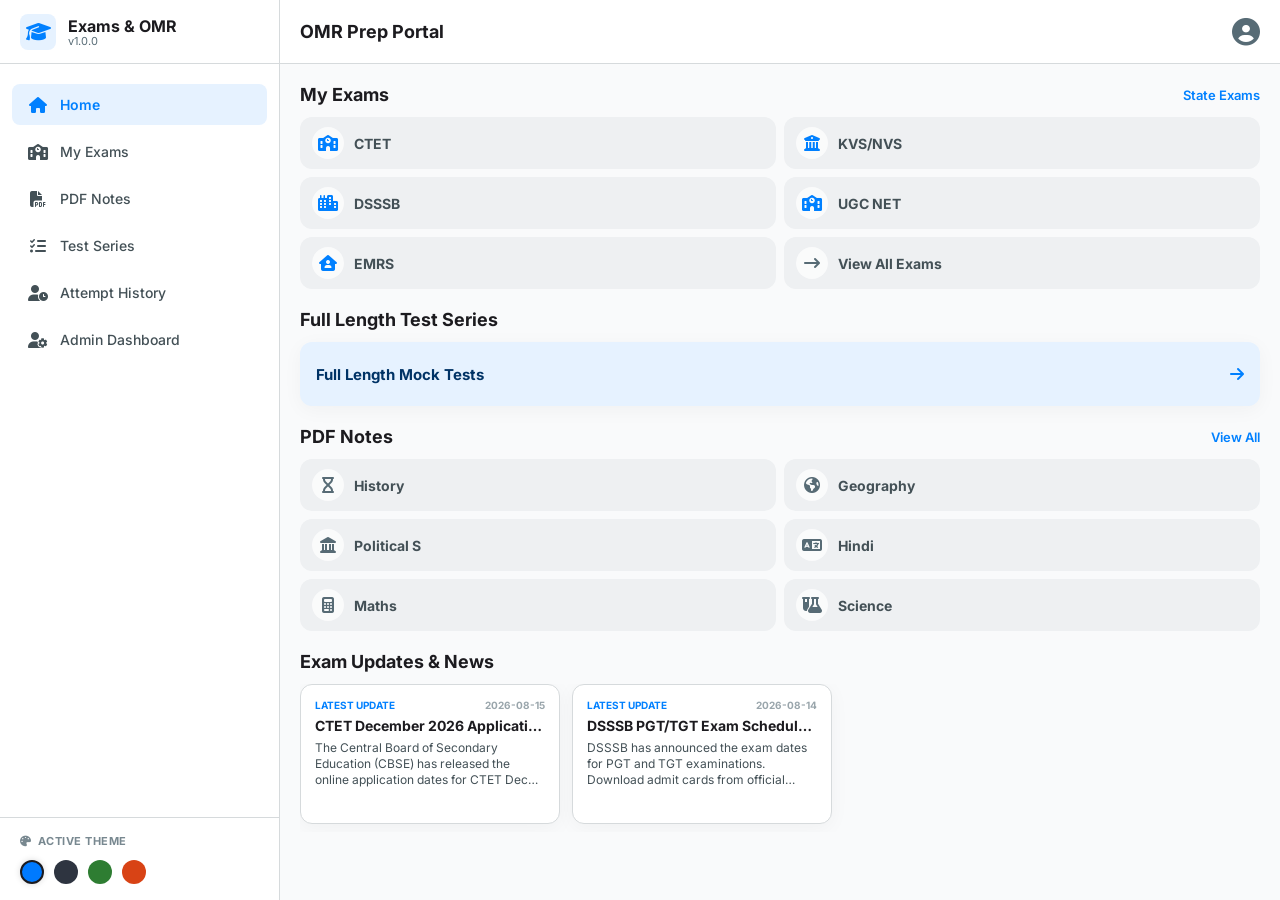
==== web/index.html @ e9ad35db "OMR Download and NEET Demo mock test: Add 180 questions NEET test series inside shared Kotlin databa" ====
<!DOCTYPE html>
<html lang="en">
<head>
    <meta charset="UTF-8">
    <meta name="viewport" content="width=device-width, initial-scale=1.0">
    <title>OMR Prep Portal - Online Tests & OMR Scanner</title>
    <!-- Google Fonts: Inter for clean typography -->
    <link rel="preconnect" href="https://fonts.googleapis.com">
    <link rel="preconnect" href="https://fonts.gstatic.com" crossorigin>
    <link href="https://fonts.googleapis.com/css2?family=Inter:wght@300;400;500;600;700;800&display=swap" rel="stylesheet">
    <link rel="stylesheet" href="style.css">
    <!-- FontAwesome for icons -->
    <link rel="stylesheet" href="https://cdnjs.cloudflare.com/ajax/libs/font-awesome/6.4.0/css/all.min.css">
</head>
<body>
    <div id="app">
        <!-- Sidebar Navigation Drawer -->
        <aside id="sidebar" class="sidebar">
            <div class="sidebar-header">
                <div class="logo-box">
                    <i class="fa-solid fa-graduation-cap"></i>
                </div>
                <div>
                    <h3>Exams & OMR</h3>
                    <span>v1.0.0</span>
                </div>
                <button id="close-sidebar-btn" class="close-btn"><i class="fa-solid fa-xmark"></i></button>
            </div>
            <nav class="sidebar-nav">
                <a href="#" class="nav-item active" data-screen="home"><i class="fa-solid fa-house"></i> Home</a>
                <a href="#" class="nav-item" data-screen="exams"><i class="fa-solid fa-school"></i> My Exams</a>
                <a href="#" class="nav-item" data-screen="notes"><i class="fa-solid fa-file-pdf"></i> PDF Notes</a>
                <a href="#" class="nav-item" data-screen="test-series-catalog"><i class="fa-solid fa-list-check"></i> Test Series</a>

                <a href="#" class="nav-item" data-screen="profile"><i class="fa-solid fa-user-clock"></i> Attempt History</a>
                <a href="#" class="nav-item" data-screen="admin-gate"><i class="fa-solid fa-user-gear"></i> Admin Dashboard</a>
            </nav>
            <div class="sidebar-theme-selector">
                <span class="theme-selector-label"><i class="fa-solid fa-palette"></i> Active Theme</span>
                <div class="theme-buttons-row">
                    <button class="theme-btn ocean active" data-theme="ocean" title="Ocean Blue"></button>
                    <button class="theme-btn charcoal" data-theme="charcoal" title="Dark Mode"></button>
                    <button class="theme-btn emerald" data-theme="emerald" title="Forest Emerald"></button>
                    <button class="theme-btn sunset" data-theme="sunset" title="Sunset Copper"></button>
                </div>
            </div>
        </aside>

        <!-- Main Content Area -->
        <div class="main-wrapper">
            <!-- App Header -->
            <header class="app-header">
                <button id="hamburger-btn" class="header-icon-btn"><i class="fa-solid fa-bars"></i></button>
                <h1 id="header-title">OMR Prep Portal</h1>
                <button id="header-profile-btn" class="header-profile-btn"><i class="fa-solid fa-circle-user"></i></button>
            </header>

            <!-- Screens Containers -->
            <main class="content-container">
                <!-- 1. Home Screen -->
                <section id="screen-home" class="app-screen active">
                    <!-- My Exams Section -->
                    <div class="screen-section">
                        <div class="section-header">
                            <h3>My Exams</h3>
                            <button class="view-all-btn" data-target="exams">State Exams</button>
                        </div>
                        <div class="grid-two-columns" id="home-exams-list">
                            <!-- Injected dynamically -->
                        </div>
                    </div>

                    <!-- Full Length Test Series -->
                    <div class="screen-section">
                        <h3>Full Length Test Series</h3>
                        <div class="simple-promo-card" id="test-series-promo">
                            <span>Full Length Mock Tests</span>
                            <i class="fa-solid fa-arrow-right"></i>
                        </div>
                    </div>

                    <!-- PDF Notes Section -->
                    <div class="screen-section">
                        <div class="section-header">
                            <h3>PDF Notes</h3>
                            <button class="view-all-btn" data-target="notes">View All</button>
                        </div>
                        <div class="grid-two-columns" id="home-subjects-list">
                            <!-- Injected dynamically -->
                        </div>
                    </div>

                    <!-- Exam Updates News Section -->
                    <div class="screen-section">
                        <h3>Exam Updates & News</h3>
                        <div class="updates-carousel horizontal-scroll" id="home-updates-list">
                            <!-- Injected dynamically -->
                        </div>
                    </div>
                </section>

                <!-- 2. Exams List Screen -->
                <section id="screen-exams" class="app-screen">
                    <div class="screen-header">
                        <h2>State Exams</h2>
                    </div>
                    <div class="search-bar-wrapper">
                        <i class="fa-solid fa-magnifying-glass"></i>
                        <input type="text" id="exam-search-input" placeholder="Search exams (e.g. CTET, KVS)">
                    </div>
                    <div class="grid-two-columns" id="exams-grid-container">
                        <!-- Injected dynamically -->
                    </div>
                </section>

                <!-- 3. PDF Notes Screen -->
                <section id="screen-notes" class="app-screen">
                    <div class="screen-header">
                        <h2>PDF Notes Library</h2>
                    </div>
                    <div class="filter-chips-row horizontal-scroll" id="notes-filter-container">
                        <!-- Injected dynamically -->
                    </div>
                    <div class="notes-list-container" id="notes-list-container">
                        <!-- Injected dynamically -->
                    </div>
                </section>

                <!-- Exam Details Screen with tabs: Mock Tests, Notes, PYQs -->
                <section id="screen-exam-details" class="app-screen">
                    <div class="screen-header">
                        <button class="icon-back-btn" id="exam-details-back-btn"><i class="fa-solid fa-arrow-left"></i></button>
                        <h2 id="exam-details-title">Exam Details</h2>
                    </div>
                    
                    <!-- Tab options bar -->
                    <div class="exam-sub-tabs" style="display: flex; background-color: var(--surface-variant); border-radius: 8px; padding: 4px; border: 1px solid var(--outline);">
                        <button class="exam-sub-tab active" data-tab="mocks" style="flex: 1; padding: 10px; border: none; background-color: var(--surface); color: var(--primary); font-weight: 700; border-radius: 6px; cursor: pointer; font-size: 13px; transition: all 0.2s;">Mock Tests</button>
                        <button class="exam-sub-tab" data-tab="notes" style="flex: 1; padding: 10px; border: none; background: none; font-weight: 700; border-radius: 6px; cursor: pointer; color: var(--on-surface-variant); font-size: 13px; transition: all 0.2s;">Notes</button>
                        <button class="exam-sub-tab" data-tab="pyqs" style="flex: 1; padding: 10px; border: none; background: none; font-weight: 700; border-radius: 6px; cursor: pointer; color: var(--on-surface-variant); font-size: 13px; transition: all 0.2s;">PYQs</button>
                    </div>

                    <!-- Mock Tests List Section -->
                    <div id="exam-tab-mocks" class="exam-tab-content">
                        <div class="tests-list" id="exam-details-mocks-list" style="display: flex; flex-direction: column; gap: 12px; margin-top: 10px;">
                            <!-- Injected dynamically -->
                        </div>
                    </div>

                    <!-- Notes List Section -->
                    <div id="exam-tab-notes" class="exam-tab-content" style="display: none;">
                        <div class="notes-list" id="exam-details-notes-list" style="display: flex; flex-direction: column; gap: 12px; margin-top: 10px;">
                            <!-- Injected dynamically -->
                        </div>
                    </div>

                    <!-- PYQs List Section -->
                    <div id="exam-tab-pyqs" class="exam-tab-content" style="display: none;">
                        <div class="tests-list" id="exam-details-pyqs-list" style="display: flex; flex-direction: column; gap: 12px; margin-top: 10px;">
                            <!-- Injected dynamically -->
                        </div>
                    </div>
                </section>

                <!-- 4. Test Series Catalog Screen -->
                <section id="screen-test-series-catalog" class="app-screen">
                    <div class="screen-header">
                        <h2>Test Series Catalog</h2>
                    </div>
                    <div class="test-series-list" id="test-series-list-container">
                        <!-- Injected dynamically -->
                    </div>
                </section>

                <!-- 5. Test Series Details Screen -->
                <section id="screen-test-series-details" class="app-screen">
                    <div class="back-navigation">
                        <button class="back-btn" data-target="test-series-catalog"><i class="fa-solid fa-arrow-left"></i> Back</button>
                    </div>
                    <h2 id="details-series-title">Series Details</h2>
                    <p id="details-series-desc" class="series-description">Description of this test series.</p>
                    <div class="tests-list" id="details-tests-list">
                        <!-- Injected dynamically -->
                    </div>
                </section>

                <!-- 6. Online Test Player Screen -->
                <section id="screen-online-test-player" class="app-screen no-padding">
                    <!-- Setup Instructions Panel (Shown before starting test) -->
                    <div id="player-setup-panel" style="position: absolute; top: 0; left: 0; right: 0; bottom: 0; background-color: var(--background); z-index: 100; overflow-y: auto; padding: 20px; display: flex; flex-direction: column; gap: 16px;">
                        <div class="back-navigation" style="margin-bottom: 0;">
                            <button class="back-btn" id="player-setup-back-btn" style="background: none; border: none; font-size: 14px; font-weight: 700; color: var(--primary); cursor: pointer;"><i class="fa-solid fa-arrow-left"></i> Back</button>
                        </div>
                        <div class="instructions-card" style="margin-top: 10px; background-color: var(--surface); padding: 16px; border-radius: var(--border-radius-md); border: 1px solid var(--outline);">
                            <h3 id="setup-exam-title" style="margin: 0;">Exam Guidelines</h3>
                            <p style="font-size: 12px; color: var(--on-surface-variant); opacity: 0.8; margin: 4px 0 0 0;">Please read all rules carefully before proceeding.</p>
                            <ul class="steps-list" style="margin: 12px 0 0 0; padding-left: 0; list-style: none; display: flex; flex-direction: column; gap: 10px; font-size: 12.5px;">
                                <li style="display: flex; gap: 8px; align-items: flex-start;"><span class="step-num" style="display: flex; align-items: center; justify-content: center; width: 18px; height: 18px; background-color: var(--primary-container); color: var(--primary); border-radius: 50%; font-size: 10px; font-weight: 700; flex-shrink: 0; margin-top: 2px;">1</span> <span>This test contains multiple-choice questions.</span></li>
                                <li style="display: flex; gap: 8px; align-items: flex-start;"><span class="step-num" style="display: flex; align-items: center; justify-content: center; width: 18px; height: 18px; background-color: var(--primary-container); color: var(--primary); border-radius: 50%; font-size: 10px; font-weight: 700; flex-shrink: 0; margin-top: 2px;">2</span> <span id="setup-duration-rule">Total duration is 30 minutes. The countdown cannot be paused.</span></li>
                                <li style="display: flex; gap: 8px; align-items: flex-start;"><span class="step-num" style="display: flex; align-items: center; justify-content: center; width: 18px; height: 18px; background-color: var(--primary-container); color: var(--primary); border-radius: 50%; font-size: 10px; font-weight: 700; flex-shrink: 0; margin-top: 2px;">3</span> <span>Grading: +4 marks for Correct, -1 for Incorrect.</span></li>
                                <li style="display: flex; gap: 8px; align-items: flex-start;"><span class="step-num" style="display: flex; align-items: center; justify-content: center; width: 18px; height: 18px; background-color: var(--primary-container); color: var(--primary); border-radius: 50%; font-size: 10px; font-weight: 700; flex-shrink: 0; margin-top: 2px;">4</span> <span><strong>Proctoring Mode:</strong> Tab switching or leaving the screen will trigger security alerts. Reaching 3 violations auto-submits the test.</span></li>
                            </ul>
                        </div>
                        <div style="display: flex; align-items: flex-start; gap: 10px; margin-top: 12px; text-align: left;">
                            <input type="checkbox" id="setup-declaration-checkbox" style="margin-top: 3px; cursor: pointer; transform: scale(1.15);">
                            <label for="setup-declaration-checkbox" style="font-size: 12px; line-height: 1.5; cursor: pointer; user-select: none;">
                                I declare that I have read the guidelines and proctoring conditions, and will maintain academic integrity during the exam.
                            </label>
                        </div>
                        <button id="player-setup-start-btn" class="primary-action-btn" style="margin-top: auto; width: 100%;" disabled>Start Proctoring & Attempt Test</button>
                    </div>

                    <div class="player-header">
                        <div style="display: flex; align-items: center; gap: 12px;">
                            <button id="player-exit-btn" style="background: none; border: none; font-size: 18px; color: var(--on-surface); cursor: pointer; padding: 4px; display: flex; align-items: center; justify-content: center;"><i class="fa-solid fa-arrow-left"></i></button>
                            <div class="player-title-box">
                                <h3 id="player-test-title" style="margin: 0;">Mock Test</h3>
                                <span id="player-timer" class="player-timer">Time Left: 30:00</span>
                            </div>
                        </div>
                        <button id="player-palette-btn" class="palette-toggle-btn"><i class="fa-solid fa-grid-2"></i> Palette</button>
                    </div>
                    <div class="player-body">
                        <div class="question-container">
                            <div class="question-header">
                                <h3 id="player-question-number">Question 1 of 30</h3>
                                <label class="mark-review-label">
                                    <input type="checkbox" id="mark-review-checkbox"> Mark for Review
                                </label>
                            </div>
                            <div class="question-card">
                                <p id="player-question-body">Question text will load here...</p>
                            </div>
                            <div class="options-container" id="player-options-list">
                                <!-- Options will be injected here -->
                            </div>
                        </div>
                    </div>
                    <div class="player-footer">
                        <button id="player-prev-btn" class="nav-btn">PREV</button>
                        <button id="player-submit-btn" class="submit-btn">SUBMIT</button>
                        <button id="player-next-btn" class="nav-btn">NEXT</button>
                    </div>
                </section>

                <!-- 7. OMR Scan Prep Screen -->
                <section id="screen-omr-scan-prep" class="app-screen">
                    <div class="back-navigation">
                        <button class="back-btn" id="omr-prep-back-btn"><i class="fa-solid fa-arrow-left"></i> Back</button>
                    </div>
                    <h2 id="omr-prep-title" class="test-title">OMR Mock Test Prep</h2>
                    <div class="instructions-card">
                        <h4>How it works:</h4>
                        <ul class="steps-list">
                            <li><span class="step-num">1</span> Download & Print both the Question Paper PDF and the custom Bubble OMR sheet.</li>
                            <li><span class="step-num">2</span> Attempt the test offline by marking bubbles on the printed OMR sheet with a black/blue pen.</li>
                            <li><span class="step-num">3</span> Open this app's camera scanner, align the OMR sheet inside the frame, and scan.</li>
                            <li><span class="step-num">4</span> The app immediately processes the markings and uploads details to your Profile.</li>
                        </ul>
                    </div>
                    <div class="downloads-section">
                        <h3>Downloads Required</h3>
                        <div class="download-row">
                            <div class="download-info">
                                <i class="fa-solid fa-file-pdf"></i>
                                <span>Question Paper PDF</span>
                            </div>
                            <div style="display: flex; gap: 8px;">
                                <button id="btn-preview-paper" class="btn-download" style="background-color: var(--primary-container); color: var(--primary);" title="Preview In-App"><i class="fa-solid fa-eye"></i></button>
                                <button id="btn-download-paper" class="btn-download"><i class="fa-solid fa-download"></i></button>
                            </div>
                        </div>
                        <div class="download-row">
                            <div class="download-info">
                                <i class="fa-solid fa-file-invoice"></i>
                                <span>OMR Grid Sheet PDF (30 Bubbles)</span>
                            </div>
                            <button id="btn-download-omr" class="btn-download"><i class="fa-solid fa-download"></i></button>
                        </div>
                    </div>

                    <!-- Inline PDF Viewer Container -->
                    <div id="omr-pdf-viewer-container" class="pdf-viewer-pane" style="display: none; margin-top: 16px; border: 1px solid var(--outline); border-radius: var(--border-radius-md); overflow: hidden; background-color: var(--surface);">
                        <div style="background-color: var(--surface-variant); padding: 8px 16px; display: flex; justify-content: space-between; align-items: center; border-bottom: 1px solid var(--outline);">
                            <span style="font-weight: 700; font-size: 13px; color: var(--on-surface-variant);"><i class="fa-solid fa-file-pdf text-primary"></i> Question Paper Reader</span>
                            <button id="close-pdf-viewer-btn" style="background: none; border: none; font-size: 16px; cursor: pointer; color: var(--on-surface-variant);"><i class="fa-solid fa-xmark"></i></button>
                        </div>
                        <div id="pdf-viewer-frame-box" style="height: 300px; width: 100%;">
                            <div id="pdf-mock-viewer" style="height: 100%; overflow-y: scroll; padding: 16px; font-size: 13px; line-height: 1.6; color: var(--on-surface); background-color: var(--surface-variant); text-align: left;">
                                <!-- Questions list injected dynamically -->
                            </div>
                        </div>
                    </div>

                    <button id="start-scan-btn" class="primary-action-btn" style="margin-top: 16px;"><i class="fa-solid fa-camera"></i> Open OMR Camera Scanner</button>
                </section>

                <!-- 8. Live OMR Scanner Screen (Camera Access) -->
                <section id="screen-omr-scanner" class="app-screen no-padding black-bg">
                    <div class="scanner-header">
                        <button id="scanner-back-btn" class="scanner-icon-btn"><i class="fa-solid fa-arrow-left"></i></button>
                        <h3>OMR Scanner</h3>
                        <div style="width: 40px;"></div> <!-- Spacer -->
                    </div>
                    
                    <div class="camera-viewport-container">
                        <!-- Real Camera Feed -->
                        <video id="webcam-feed" autoplay playsinline muted></video>
                        
                        <!-- Grid Scanner Overlay -->
                        <div id="scanner-overlay" class="scanner-overlay">
                            <div class="guide-corner top-left"></div>
                            <div class="guide-corner top-right"></div>
                            <div class="guide-corner bottom-left"></div>
                            <div class="guide-corner bottom-right"></div>
                            <div class="scanner-laser"></div>
                            <div class="align-helper-text">Align OMR borders in frame</div>
                        </div>
                    </div>

                    <div class="scanner-footer">
                        <div class="status-card">
                            <span id="scanner-status-text">Ready to scan OMR</span>
                            <div class="scan-progress-bar" id="scan-progress-bar">
                                <div class="progress-fill" id="scan-progress-fill"></div>
                            </div>
                            <button id="capture-scan-btn" class="scan-action-btn"><i class="fa-solid fa-qrcode"></i> Capture & Scan OMR</button>
                        </div>
                    </div>
                </section>

                <!-- 9. Scorecard / Result Screen -->
                <section id="screen-omr-result" class="app-screen">
                    <h2 class="section-center-title">Attempt Scorecard</h2>
                    <div class="scorecard-hero">
                        <h3 id="result-test-title">Mock Examination</h3>
                        <span class="score-label">Score Obtained</span>
                        <h1 id="result-score-value" class="score-display">24 / 30</h1>
                        <span id="result-percentage" class="percentage-display">Percentage: 80.0%</span>
                        <div id="result-percentile-box" style="font-size: 12px; font-weight: 700; color: var(--primary); margin-top: 8px; background-color: var(--primary-container); padding: 4px 12px; border-radius: 12px; display: inline-block; border: 1px solid var(--outline);">Percentile: 92.4% (Top 7.6%)</div>
                        <br>
                        <span id="result-mode-badge" class="mode-badge" style="margin-top: 8px; display: inline-block;">OMR Attempt</span>
                    </div>

                    <!-- Circular Accuracy Gauge -->
                    <div id="scorecard-accuracy-gauge-box" style="display: flex; justify-content: center; margin: 16px 0; background-color: var(--surface); padding: 12px; border-radius: 12px; border: 1px solid var(--outline); align-items: center; gap: 16px;">
                        <svg width="64" height="64" viewBox="0 0 36 36" style="transform: rotate(-90deg);">
                            <path d="M18 2.0845 a 15.9155 15.9155 0 0 1 0 31.831 a 15.9155 15.9155 0 0 1 0 -31.831" fill="none" stroke="var(--outline)" stroke-width="3" />
                            <path id="scorecard-accuracy-fill" d="M18 2.0845 a 15.9155 15.9155 0 0 1 0 31.831 a 15.9155 15.9155 0 0 1 0 -31.831" fill="none" stroke="var(--success)" stroke-width="3" stroke-dasharray="80, 100" />
                        </svg>
                        <div style="text-align: left;">
                            <strong id="scorecard-accuracy-pct" style="font-size: 16px; color: var(--on-surface);">80.0%</strong>
                            <span style="font-size: 10px; color: var(--on-surface-variant); display: block; margin-top: 2px;">Visual Accuracy Rate</span>
                        </div>
                    </div>

                    <!-- Score Comparison Chart -->
                    <div class="score-comparison-card" style="margin-bottom: 16px; background-color: var(--surface); padding: 16px; border-radius: var(--border-radius-md); border: 1px solid var(--outline); text-align: left;">
                        <h4 style="margin: 0 0 12px 0; font-size: 13px;">Class Performance Comparison</h4>
                        
                        <div style="margin-bottom: 8px;">
                            <div style="display: flex; justify-content: space-between; font-size: 11px; font-weight: 600;">
                                <span>Your Score</span>
                                <span id="comp-student-score" style="color: var(--success);">24 / 30</span>
                            </div>
                            <div style="width: 100%; height: 6px; background-color: var(--outline); border-radius: 3px; margin-top: 4px; overflow: hidden;">
                                <div id="comp-student-bar" style="width: 80%; height: 100%; background-color: var(--success);"></div>
                            </div>
                        </div>

                        <div style="margin-bottom: 8px;">
                            <div style="display: flex; justify-content: space-between; font-size: 11px; font-weight: 600;">
                                <span>Cutoff Score</span>
                                <span style="color: var(--warning);">15 / 30</span>
                            </div>
                            <div style="width: 100%; height: 6px; background-color: var(--outline); border-radius: 3px; margin-top: 4px; overflow: hidden;">
                                <div style="width: 50%; height: 100%; background-color: var(--warning);"></div>
                            </div>
                        </div>

                        <div style="margin-bottom: 8px;">
                            <div style="display: flex; justify-content: space-between; font-size: 11px; font-weight: 600;">
                                <span>Topper Score</span>
                                <span style="color: var(--primary);">28 / 30</span>
                            </div>
                            <div style="width: 100%; height: 6px; background-color: var(--outline); border-radius: 3px; margin-top: 4px; overflow: hidden;">
                                <div style="width: 93%; height: 100%; background-color: var(--primary);"></div>
                            </div>
                        </div>

                        <div>
                            <div style="display: flex; justify-content: space-between; font-size: 11px; font-weight: 600;">
                                <span>Class Average</span>
                                <span style="color: var(--tertiary);">19.2 / 30</span>
                            </div>
                            <div style="width: 100%; height: 6px; background-color: var(--outline); border-radius: 3px; margin-top: 4px; overflow: hidden;">
                                <div style="width: 64%; height: 100%; background-color: var(--tertiary);"></div>
                            </div>
                        </div>
                    </div>

                    <div class="score-breakdown-card">
                        <h4>Section Analysis</h4>
                        <div class="breakdown-row">
                            <span><i class="fa-solid fa-circle-check text-success"></i> Correct Answers</span>
                            <strong id="result-correct-count" class="text-success">24</strong>
                        </div>
                        <div class="breakdown-divider"></div>
                        <div class="breakdown-row">
                            <span><i class="fa-solid fa-circle-xmark text-danger"></i> Incorrect Answers</span>
                            <strong id="result-incorrect-count" class="text-danger">6</strong>
                        </div>
                        <div class="breakdown-divider"></div>
                        <div class="breakdown-row">
                            <span><i class="fa-solid fa-circle-minus text-muted"></i> Skipped Questions</span>
                            <strong id="result-skipped-count" class="text-muted">0</strong>
                        </div>
                        <div class="breakdown-divider"></div>
                        <div class="breakdown-row">
                            <span><i class="fa-solid fa-circle-exclamation text-warning"></i> Double Marked (Smudge)</span>
                            <strong id="result-double-count" class="text-warning">0</strong>
                        </div>
                    </div>
                    
                    <div class="metadata-row">
                        <span id="result-timestamp">Exam Date: 2026-08-15 17:40</span>
                    </div>

                    <button id="result-review-btn" class="secondary-action-btn" style="margin-top: 10px; width: 100%;"><i class="fa-solid fa-square-poll-vertical"></i> Review Detailed Answers</button>
                    <button id="result-leaderboard-btn" class="secondary-action-btn" style="margin-top: 10px; width: 100%; border: 1.5px solid var(--outline); background-color: transparent; color: var(--primary);"><i class="fa-solid fa-star"></i> View Test Leaderboard</button>
                    <button id="result-home-btn" class="primary-action-btn">Return to Home</button>
                </section>

                <!-- 9B. Detailed Test Review Screen -->
                <section id="screen-test-review" class="app-screen">
                    <div class="screen-header">
                        <button class="icon-back-btn" id="review-back-btn"><i class="fa-solid fa-arrow-left"></i></button>
                        <h2>Detailed Review</h2>
                    </div>
                    <div class="review-summary-box">
                        <h3 id="review-title">Mock Examination</h3>
                        <div class="review-stats-chips">
                            <span class="review-chip correct"><i class="fa-solid fa-check"></i> <span id="rev-correct-count">0</span> Correct</span>
                            <span class="review-chip incorrect"><i class="fa-solid fa-xmark"></i> <span id="rev-incorrect-count">0</span> Wrong</span>
                            <span class="review-chip skipped"><i class="fa-solid fa-minus"></i> <span id="rev-skipped-count">0</span> Skipped</span>
                            <span class="review-chip double"><i class="fa-solid fa-exclamation"></i> <span id="rev-double-count">0</span> Double</span>
                        </div>
                        <button id="btn-review-preview-paper" class="primary-action-btn" style="margin-top: 12px; font-size: 12px; padding: 8px 12px; background-color: var(--primary-container); color: var(--primary);"><i class="fa-solid fa-file-pdf"></i> View Question Paper</button>
                    </div>

                    <!-- Toggleable Question Paper Reader inside Review Mode -->
                    <div id="review-pdf-viewer-container" style="display: none; margin-bottom: 16px; border: 1px solid var(--outline); border-radius: var(--border-radius-md); overflow: hidden; background-color: var(--surface);">
                        <div style="background-color: var(--surface-variant); padding: 8px 16px; display: flex; justify-content: space-between; align-items: center; border-bottom: 1px solid var(--outline);">
                            <span style="font-weight: 700; font-size: 13px; color: var(--on-surface-variant);"><i class="fa-solid fa-file-pdf text-primary"></i> Question Paper Reader</span>
                            <button id="close-review-pdf-btn" style="background: none; border: none; font-size: 16px; cursor: pointer; color: var(--on-surface-variant);"><i class="fa-solid fa-xmark"></i></button>
                        </div>
                        <div style="height: 300px; width: 100%;">
                            <div id="review-pdf-mock-viewer" style="height: 100%; overflow-y: scroll; padding: 16px; font-size: 13px; line-height: 1.6; color: var(--on-surface); background-color: var(--surface-variant); text-align: left;">
                                <!-- Injected dynamically -->
                            </div>
                        </div>
                    </div>

                    <!-- Filter Chips bar for review questions -->
                    <div class="filter-chips-row horizontal-scroll" id="review-filter-chips" style="margin-bottom: 12px; display: flex; gap: 8px; overflow-x: auto; padding: 4px 0;">
                        <!-- Chips injected dynamically -->
                    </div>

                    <div class="review-questions-container" id="review-questions-list">
                        <!-- Dynamically injected card list -->
                    </div>
                </section>

                <!-- 9C. Mock Test Details Screen -->
                <section id="screen-test-details" class="app-screen">
                    <div class="screen-header">
                        <button class="icon-back-btn" id="details-back-btn"><i class="fa-solid fa-arrow-left"></i></button>
                        <h2>Mock Test Details</h2>
                    </div>

                    <!-- Test Info Card -->
                    <div class="scorecard-hero" style="background: linear-gradient(135deg, var(--surface-variant) 0%, var(--surface) 100%); text-align: left; padding: 20px; border-radius: 12px; margin-bottom: 16px;">
                        <h3 id="mock-detail-title" style="margin: 0 0 8px 0; color: var(--primary); font-size: 18px;">Mock Examination</h3>
                        <p style="font-size: 12px; margin: 0 0 16px 0; color: var(--on-surface-variant); opacity: 0.85;">Syllabus Covered: Child Psychology, Developmental Stages, Pedagogy Principles, Hindi grammar concepts and Comprehension skills.</p>
                        
                        <div style="display: grid; grid-template-columns: repeat(4, 1fr); gap: 10px; background-color: var(--surface-variant); padding: 12px; border-radius: 8px; border: 1px solid var(--outline); text-align: center;">
                            <div>
                                <span style="font-size: 10px; color: var(--on-surface-variant); display: block; margin-bottom: 2px;">Duration</span>
                                <strong id="mock-detail-duration" style="font-size: 13px;">30 Mins</strong>
                            </div>
                            <div>
                                <span style="font-size: 10px; color: var(--on-surface-variant); display: block; margin-bottom: 2px;">Questions</span>
                                <strong id="mock-detail-questions" style="font-size: 13px;">30 Qs</strong>
                            </div>
                            <div>
                                <span style="font-size: 10px; color: var(--on-surface-variant); display: block; margin-bottom: 2px;">Total Marks</span>
                                <strong id="mock-detail-marks" style="font-size: 13px;">30 Marks</strong>
                            </div>
                            <div>
                                <span style="font-size: 10px; color: var(--on-surface-variant); display: block; margin-bottom: 2px;">Cutoff Score</span>
                                <strong id="mock-detail-cutoff" style="font-size: 13px;">21 Marks</strong>
                            </div>
                        </div>
                    </div>

                    <!-- Preparation Options -->
                    <div class="score-breakdown-card" style="margin-top: 16px; padding: 16px;">
                        <h4 style="margin: 0 0 12px 0; color: var(--on-surface);">Attempt Preparation Options</h4>
                        <div style="display: flex; flex-direction: column; gap: 10px; width: 100%;">
                            <div style="display: flex; gap: 12px; width: 100%;">
                                <button id="detail-btn-omr" class="secondary-action-btn" style="flex: 1; margin: 0; background-color: transparent; border: 1.5px solid var(--outline); color: var(--primary);"><i class="fa-solid fa-qrcode"></i> Attempt OMR</button>
                                <button id="detail-btn-online" class="primary-action-btn" style="flex: 1; margin: 0;"><i class="fa-solid fa-circle-play"></i> Attempt Online</button>
                            </div>
                            <button id="detail-btn-download-omr" class="secondary-action-btn" style="width: 100%; margin: 0; background-color: var(--primary-container); color: var(--primary); border: 1.5px solid var(--outline); font-weight: 700; cursor: pointer; display: flex; align-items: center; justify-content: center; gap: 6px;"><i class="fa-solid fa-print"></i> Download / Print OMR Sheet (PDF)</button>
                        </div>
                    </div>

                    <!-- Past Attempts List -->
                    <div class="score-breakdown-card" style="margin-top: 16px; padding: 16px;">
                        <h4 style="margin: 0 0 12px 0; color: var(--on-surface);">Your Attempts History</h4>
                        <div id="mock-detail-attempts-list" style="font-size: 12px;">
                            <!-- Dynamically populated past attempts -->
                        </div>
                    </div>

                    <!-- Inline Rankings Section -->
                    <h3 style="margin: 24px 0 12px 0; font-size: 16px; font-weight: 800; color: var(--on-background);">Test Rankings & Leaderboard</h3>
                    
                    <div id="mock-detail-unattempted-warning" style="background-color: #fce8e6; color: #c5221f; padding: 10px; border-radius: 8px; font-size: 11px; font-weight: 600; margin-bottom: 16px; border: 1.5px solid #fad2cf; display: none;">
                        <i class="fa-solid fa-triangle-exclamation"></i> Take this test to calculate your official leaderboard percentile.
                    </div>

                    <!-- Top 3 Podium Layout -->
                    <div class="podium-container" id="leaderboard-podium">
                        <!-- Podium items injected dynamically -->
                    </div>

                    <!-- Ranking List (Ranks 4-10) -->
                    <div class="rankings-list" id="leaderboard-list">
                        <!-- List rows injected dynamically -->
                    </div>

                    <!-- Sticky Bottom My Rank Bar -->
                    <div class="my-rank-banner" id="leaderboard-my-rank-banner" style="position: sticky; bottom: 0; background-color: var(--primary-container); margin-top: 20px; z-index: 10;">
                        <!-- User's rank injected dynamically -->
                    </div>
                </section>

                <!-- 10. Profile & History Screen -->
                <section id="screen-profile" class="app-screen">
                    <!-- Bio Header -->
                    <div class="profile-bio-card">
                        <div class="avatar-box">AS</div>
                        <div class="bio-details">
                            <h3>Amit Sharma</h3>
                            <span>amit.sharma@example.com</span>
                        </div>
                    </div>

                    <!-- Statistics grid -->
                    <div class="profile-stats-grid">
                        <div class="profile-stat-card">
                            <span>Total Attempts</span>
                            <h2 id="profile-total-attempts">2</h2>
                        </div>
                        <div class="profile-stat-card">
                            <span>Average Score</span>
                            <h2 id="profile-avg-score">75.0%</h2>
                        </div>
                    </div>

                    <!-- Analytics Charts -->
                    <div class="analytics-section" style="margin-top: 20px;">
                        <h3>Performance Analytics</h3>
                        <div class="analytics-card" style="background-color: var(--surface); border: 1px solid var(--outline); border-radius: var(--border-radius-md); padding: 16px; box-shadow: var(--card-shadow); margin-bottom: 16px;">
                            <h4 style="margin-top: 0; margin-bottom: 12px; font-size: 13px; color: var(--on-surface);">Score Trend (Attempts Progress)</h4>
                            <div class="chart-wrapper" style="height: 180px; width: 100%;">
                                <svg id="trend-line-chart" viewBox="0 0 500 200" width="100%" height="100%" style="overflow: visible;"></svg>
                            </div>
                        </div>
                        <div class="analytics-card" style="background-color: var(--surface); border: 1px solid var(--outline); border-radius: var(--border-radius-md); padding: 16px; box-shadow: var(--card-shadow); margin-bottom: 16px;">
                            <h4 style="margin-top: 0; margin-bottom: 12px; font-size: 13px; color: var(--on-surface);">Subject Accuracy (%)</h4>
                            <div class="chart-wrapper" style="height: 180px; width: 100%;">
                                <svg id="subject-bar-chart" viewBox="0 0 500 200" width="100%" height="100%" style="overflow: visible;"></svg>
                            </div>
                        </div>
                    </div>

                    <!-- Attempt History -->
                    <div class="history-section">
                        <h3>Attempt History</h3>
                        <div class="history-list" id="profile-history-list">
                            <!-- Injected dynamically -->
                        </div>
                    </div>
                </section>

                <!-- 11. Admin Gate Screen (Passcode Check) -->
                <section id="screen-admin-gate" class="app-screen">
                    <div class="admin-login-card">
                        <i class="fa-solid fa-lock-open admin-gate-icon"></i>
                        <h3>Admin Security Gate</h3>
                        <p>Please enter the administrative passcode to access portal controls.</p>
                        <input type="password" id="admin-passcode-input" placeholder="Enter admin code (Default: 12345)" class="form-input-field">
                        <button id="admin-login-btn" class="primary-action-btn">Verify Passcode</button>
                    </div>
                </section>

                <!-- 12. Admin Panel Workspace Screen -->
                <section id="screen-admin" class="app-screen no-padding">
                    <div class="admin-workspace-header">
                        <div class="admin-user-title">
                            <h3>Portal Management Console</h3>
                            <span>Local Storage Mode</span>
                        </div>
                        <button id="admin-logout-btn" class="admin-logout-btn"><i class="fa-solid fa-right-from-bracket"></i> Exit</button>
                    </div>

                    <!-- Admin Sub-Navigation Tabs -->
                    <div class="admin-tabs-row horizontal-scroll">
                        <button class="admin-tab-btn active" data-tab="exams">Exams</button>
                        <button class="admin-tab-btn" data-tab="notes">PDF Notes</button>
                        <button class="admin-tab-btn" data-tab="tests">Test Keys</button>
                        <button class="admin-tab-btn" data-tab="news">News Updates</button>
                        <button class="admin-tab-btn" data-tab="logs">Student Logs</button>
                    </div>

                    <!-- Admin Tab Bodies Workspace -->
                    <div class="admin-tab-workspace">
                        <!-- A. Manage Exams Tab -->
                        <div class="admin-tab-body active" id="tab-exams">
                            <form id="admin-add-exam-form" class="admin-form">
                                <h4>Create New Exam Listing</h4>
                                <div class="form-group">
                                    <label>Exam Abbreviation</label>
                                    <input type="text" id="adm-exam-short" placeholder="e.g. UPTET" required class="form-input-field">
                                </div>
                                <div class="form-group">
                                    <label>Exam Description Title</label>
                                    <input type="text" id="adm-exam-title" placeholder="e.g. Uttar Pradesh TET" required class="form-input-field">
                                </div>
                                <div class="form-group">
                                    <label>Display Icon Type</label>
                                    <select id="adm-exam-icon" class="form-input-field">
                                        <option value="fa-school">School (Default)</option>
                                        <option value="fa-building-columns">Building Columns</option>
                                        <option value="fa-city">City Buildings</option>
                                        <option value="fa-gavel">Gavel (Law)</option>
                                        <option value="fa-book">Book</option>
                                    </select>
                                </div>
                                <button type="submit" class="admin-submit-btn">Create Exam Card</button>
                            </form>
                            
                            <div class="admin-data-list-section">
                                <h4>Existing Exam Listings</h4>
                                <div class="admin-table-container">
                                    <table class="admin-data-table">
                                        <thead>
                                            <tr>
                                                <th>Icon</th>
                                                <th>Code</th>
                                                <th>Full Name</th>
                                                <th>Action</th>
                                            </tr>
                                        </thead>
                                        <tbody id="admin-exams-table-body">
                                            <!-- Dynamically injected -->
                                        </tbody>
                                    </table>
                                </div>
                            </div>
                        </div>

                        <!-- B. Manage PDF Notes Tab -->
                        <div class="admin-tab-body" id="tab-notes">
                            <form id="admin-add-note-form" class="admin-form">
                                <h4>Add PDF Study Material</h4>
                                <div class="form-group">
                                    <label>Study Material Title</label>
                                    <input type="text" id="adm-note-title" placeholder="e.g. Indian Freedom Struggle Revision" required class="form-input-field">
                                </div>
                                <div class="form-group">
                                    <label>Subject Category</label>
                                    <select id="adm-note-subject" class="form-input-field">
                                        <option value="History">History</option>
                                        <option value="Geography">Geography</option>
                                        <option value="Political S">Political S</option>
                                        <option value="Hindi">Hindi</option>
                                        <option value="Maths">Maths</option>
                                        <option value="Science">Science</option>
                                    </select>
                                </div>
                                <div class="form-group">
                                    <label>File Size (MB)</label>
                                    <input type="number" step="0.1" id="adm-note-size" placeholder="e.g. 2.5" required class="form-input-field">
                                </div>
                                <div class="form-group">
                                    <label>PDF Document Link (Mock URL)</label>
                                    <input type="url" id="adm-note-url" placeholder="https://example.com/notes.pdf" value="https://example.com/mock.pdf" required class="form-input-field">
                                </div>
                                <button type="submit" class="admin-submit-btn">Publish Study Note</button>
                            </form>

                            <div class="admin-data-list-section">
                                <h4>Existing PDF Notes</h4>
                                <div class="admin-table-container">
                                    <table class="admin-data-table">
                                        <thead>
                                            <tr>
                                                <th>Subject</th>
                                                <th>Title</th>
                                                <th>Size</th>
                                                <th>Action</th>
                                            </tr>
                                        </thead>
                                        <tbody id="admin-notes-table-body">
                                            <!-- Dynamically injected -->
                                        </tbody>
                                    </table>
                                </div>
                            </div>
                        </div>

                        <!-- C. Manage Test Series & Keys Tab -->
                        <div class="admin-tab-body" id="tab-tests">
                            <!-- Create Test Series -->
                            <form id="admin-add-series-form" class="admin-form">
                                <h4>Create Test Series Group</h4>
                                <div class="form-group">
                                    <label>Linked Exam</label>
                                    <select id="adm-series-exam" class="form-input-field">
                                        <!-- Dynamically injected -->
                                    </select>
                                </div>
                                <div class="form-group">
                                    <label>Series Title</label>
                                    <input type="text" id="adm-series-title" placeholder="e.g. Pedagogy Mock Tests" required class="form-input-field">
                                </div>
                                <div class="form-group">
                                    <label>Series Description</label>
                                    <input type="text" id="adm-series-desc" placeholder="e.g. 10 Tests on Child psychology" required class="form-input-field">
                                </div>
                                <button type="submit" class="admin-submit-btn">Create Series Group</button>
                            </form>

                            <!-- Create Test & Key -->
                            <form id="admin-add-test-form" class="admin-form" style="margin-top: 20px;">
                                <h4>Add Test Card & Answer Key</h4>
                                <div class="form-group">
                                    <label>Target Series Group</label>
                                    <select id="adm-test-series-id" class="form-input-field">
                                        <!-- Dynamically injected -->
                                    </select>
                                </div>
                                <div class="form-group">
                                    <label>Test Title Name</label>
                                    <input type="text" id="adm-test-title" placeholder="e.g. Pedagogy - Test 01" required class="form-input-field">
                                </div>
                                <div class="form-group">
                                    <label>Time Duration (Minutes)</label>
                                    <input type="number" id="adm-test-duration" placeholder="e.g. 30" required class="form-input-field">
                                </div>
                                <div class="form-group">
                                    <label>Total Questions</label>
                                    <input type="number" id="adm-test-qty" placeholder="e.g. 30" required class="form-input-field">
                                </div>
                                <div class="form-group">
                                    <label>Answer Key Options (Comma separated list, length matches questions)</label>
                                    <input type="text" id="adm-test-key" placeholder="A,B,C,D,A,D..." required class="form-input-field">
                                </div>
                                <button type="submit" class="admin-submit-btn">Publish Test & Grading Key</button>
                            </form>
                        </div>

                        <!-- D. Manage Updates Tab -->
                        <div class="admin-tab-body" id="tab-news">
                            <form id="admin-add-update-form" class="admin-form">
                                <h4>Add Exam News Notification</h4>
                                <div class="form-group">
                                    <label>Notification Headline</label>
                                    <input type="text" id="adm-upd-title" placeholder="e.g. CTET Registration Commenced" required class="form-input-field">
                                </div>
                                <div class="form-group">
                                    <label>News Content Details</label>
                                    <textarea id="adm-upd-content" placeholder="Enter registration requirements, links, and detailed notification details..." required class="form-input-field" rows="3"></textarea>
                                </div>
                                <button type="submit" class="admin-submit-btn">Post Notification</button>
                            </form>

                            <div class="admin-data-list-section">
                                <h4>Active News Notifications</h4>
                                <div class="admin-table-container">
                                    <table class="admin-data-table">
                                        <thead>
                                            <tr>
                                                <th>Date</th>
                                                <th>Headline</th>
                                                <th>Action</th>
                                            </tr>
                                        </thead>
                                        <tbody id="admin-news-table-body">
                                            <!-- Dynamically injected -->
                                        </tbody>
                                    </table>
                                </div>
                            </div>
                        </div>

                        <!-- E. View Submissions Logs Tab -->
                        <div class="admin-tab-body" id="tab-logs">
                            <div class="admin-data-list-section" style="margin-top: 0;">
                                <div style="display: flex; justify-content: space-between; align-items: center; margin-bottom: 12px;">
                                    <h4 style="margin: 0;">Student Scoring Submissions Log</h4>
                                    <button id="admin-clear-logs-btn" class="admin-danger-action-btn"><i class="fa-solid fa-trash-can"></i> Purge Attempt Records</button>
                                </div>
                                <div class="admin-table-container">
                                    <table class="admin-data-table">
                                        <thead>
                                            <tr>
                                                <th>Time</th>
                                                <th>Attempt</th>
                                                <th>Test Title</th>
                                                <th>Score</th>
                                            </tr>
                                        </thead>
                                        <tbody id="admin-logs-table-body">
                                            <!-- Dynamically injected -->
                                        </tbody>
                                    </table>
                                </div>
                            </div>
                        </div>
                    </div>
                </section>
            </main>

            <!-- Sticky Footer Bottom Navigation -->
            <footer class="app-footer">
                <button class="footer-nav-item active" data-screen="home">
                    <i class="fa-solid fa-house"></i>
                    <span>Home</span>
                </button>
                <button class="footer-nav-item" data-screen="exams">
                    <i class="fa-solid fa-school"></i>
                    <span>Exams</span>
                </button>
                <button class="footer-nav-item" data-screen="notes">
                    <i class="fa-solid fa-file-pdf"></i>
                    <span>Notes</span>
                </button>
                <button class="footer-nav-item" data-screen="profile">
                    <i class="fa-solid fa-user"></i>
                    <span>Profile</span>
                </button>
            </footer>
        </div>
    </div>

    <!-- PDF Reader Modal Simulator -->
    <div id="pdf-reader-modal" class="modal-overlay">
        <div class="modal-content">
            <div class="modal-header">
                <h4 id="pdf-reader-title">Geography Class 6.pdf</h4>
                <button id="close-pdf-reader-btn" class="close-icon-btn"><i class="fa-solid fa-xmark"></i></button>
            </div>
            <div class="modal-body pdf-canvas-container">
                <div class="pdf-page-mock">
                    <h3 id="pdf-page-header">Geography Study Guide - Page 1</h3>
                    <div class="pdf-line-divider"></div>
                    <p id="pdf-page-body">Loading page content...</p>
                </div>
            </div>
            <div class="modal-footer">
                <button id="pdf-prev-btn" class="pdf-nav-btn"><i class="fa-solid fa-chevron-left"></i></button>
                <span id="pdf-page-indicator">Page 1 of 12</span>
                <button id="pdf-next-btn" class="pdf-nav-btn"><i class="fa-solid fa-chevron-right"></i></button>
            </div>
        </div>
    </div>

    <!-- Question Palette Modal -->
    <div id="palette-modal" class="modal-overlay">
        <div class="modal-content palette-content">
            <div class="modal-header">
                <h4>Question Palette</h4>
                <button id="close-palette-btn" class="close-icon-btn"><i class="fa-solid fa-xmark"></i></button>
            </div>
            <div class="modal-body">
                <div class="palette-grid" id="palette-grid-container">
                    <!-- Circles injected dynamically -->
                </div>
                <div class="palette-legend">
                    <div class="legend-item"><span class="circle-legend green" style="background-color: var(--success); display: inline-block; width: 12px; height: 12px; border-radius: 50%; margin-right: 6px;"></span> Answered</div>
                    <div class="legend-item"><span class="circle-legend purple" style="background-color: #9C27B0; display: inline-block; width: 12px; height: 12px; border-radius: 50%; margin-right: 6px;"></span> Ans+Marked</div>
                    <div class="legend-item"><span class="circle-legend orange" style="background-color: #FF9800; display: inline-block; width: 12px; height: 12px; border-radius: 50%; margin-right: 6px;"></span> Marked</div>
                    <div class="legend-item"><span class="circle-legend gray" style="background-color: var(--outline); display: inline-block; width: 12px; height: 12px; border-radius: 50%; margin-right: 6px;"></span> Unattempted</div>
                </div>
            </div>
        </div>
    </div>
    <script id="opencv-script" src="https://docs.opencv.org/4.5.5/opencv.js" async></script>
    <script src="omrScanner.js"></script>
    <script src="app.js"></script>
</body>
</html>
---- web/style.css ----
/* -------------------------------------------------------------
   Design System & Variable Tokens
------------------------------------------------------------- */
:root {
    /* Global Layout & Dimensions */
    --border-radius-lg: 16px;
    --border-radius-md: 12px;
    --border-radius-sm: 8px;
    --header-height: 64px;
    --footer-height: 72px;
    --sidebar-width: 280px;
    --transition-speed: 0.3s;
}

/* Default Ocean Blue Theme (Light) */
:root, body[data-theme="ocean"] {
    --primary-h: 210;
    --primary-s: 100%;
    --primary-l: 50%;
    
    --primary: hsl(var(--primary-h), var(--primary-s), var(--primary-l));
    --primary-container: hsl(var(--primary-h), var(--primary-s), 95%);
    --on-primary-container: hsl(var(--primary-h), var(--primary-s), 20%);
    
    --secondary: hsl(200, 15%, 40%);
    --surface-variant: hsl(200, 12%, 94%);
    --on-surface-variant: hsl(200, 12%, 30%);
    
    --background: hsl(210, 20%, 98%);
    --surface: hsl(0, 0%, 100%);
    --on-background: #1c1b1f;
    --on-surface: #1c1b1f;
    --outline: hsl(200, 8%, 85%);
    
    --success: #4caf50;
    --danger: #e53935;
    --warning: #ffb300;
    
    --primary-gradient: linear-gradient(135deg, hsl(210, 100%, 50%), hsl(225, 100%, 60%));
    --card-shadow: 0 4px 20px rgba(0, 0, 0, 0.04);
    --hover-shadow: 0 8px 30px rgba(0, 0, 0, 0.08);
}

/* Deep Charcoal (Dark Mode) */
body[data-theme="charcoal"] {
    --primary-h: 210;
    --primary-s: 100%;
    --primary-l: 60%;
    
    --primary: hsl(var(--primary-h), var(--primary-s), var(--primary-l));
    --primary-container: hsl(var(--primary-h), var(--primary-s), 18%);
    --on-primary-container: hsl(var(--primary-h), var(--primary-s), 90%);
    
    --secondary: hsl(210, 10%, 65%);
    --surface-variant: hsl(210, 14%, 20%);
    --on-surface-variant: hsl(210, 10%, 75%);
    
    --background: hsl(210, 18%, 10%);
    --surface: hsl(210, 14%, 13%);
    --on-background: #f1f2f4;
    --on-surface: #f1f2f4;
    --outline: hsl(210, 12%, 24%);
    
    --success: #66bb6a;
    --danger: #ef5350;
    --warning: #ffca28;
    
    --primary-gradient: linear-gradient(135deg, hsl(210, 100%, 60%), hsl(225, 100%, 70%));
    --card-shadow: 0 4px 20px rgba(0, 0, 0, 0.25);
    --hover-shadow: 0 8px 30px rgba(0, 0, 0, 0.45);
}

/* Forest Emerald (Greenish Light) */
body[data-theme="emerald"] {
    --primary-h: 150;
    --primary-s: 80%;
    --primary-l: 36%;
    
    --primary: hsl(var(--primary-h), var(--primary-s), var(--primary-l));
    --primary-container: hsl(var(--primary-h), var(--primary-s), 94%);
    --on-primary-container: hsl(var(--primary-h), var(--primary-s), 15%);
    
    --secondary: hsl(150, 10%, 40%);
    --surface-variant: hsl(150, 8%, 93%);
    --on-surface-variant: hsl(150, 8%, 30%);
    
    --background: hsl(150, 15%, 97%);
    --surface: hsl(0, 0%, 100%);
    --on-background: #142217;
    --on-surface: #142217;
    --outline: hsl(150, 8%, 85%);
    
    --success: #4caf50;
    --danger: #e53935;
    --warning: #ffb300;
    
    --primary-gradient: linear-gradient(135deg, hsl(150, 80%, 36%), hsl(165, 80%, 45%));
    --card-shadow: 0 4px 20px rgba(0, 0, 0, 0.04);
    --hover-shadow: 0 8px 30px rgba(0, 0, 0, 0.08);
}

/* Sunset Copper (Warm Amber Light) */
body[data-theme="sunset"] {
    --primary-h: 22;
    --primary-s: 90%;
    --primary-l: 48%;
    
    --primary: hsl(var(--primary-h), var(--primary-s), var(--primary-l));
    --primary-container: hsl(var(--primary-h), var(--primary-s), 95%);
    --on-primary-container: hsl(var(--primary-h), var(--primary-s), 18%);
    
    --secondary: hsl(22, 12%, 42%);
    --surface-variant: hsl(22, 10%, 94%);
    --on-surface-variant: hsl(22, 10%, 30%);
    
    --background: hsl(22, 15%, 98%);
    --surface: hsl(0, 0%, 100%);
    --on-background: #24140b;
    --on-surface: #24140b;
    --outline: hsl(22, 8%, 86%);
    
    --success: #4caf50;
    --danger: #e53935;
    --warning: #ffb300;
    
    --primary-gradient: linear-gradient(135deg, hsl(22, 90%, 48%), hsl(35, 90%, 55%));
    --card-shadow: 0 4px 20px rgba(0, 0, 0, 0.04);
    --hover-shadow: 0 8px 30px rgba(0, 0, 0, 0.08);
}

/* -------------------------------------------------------------
   Base Styles & Reset
------------------------------------------------------------- */
* {
    box-sizing: border-box;
    margin: 0;
    padding: 0;
    font-family: 'Inter', -apple-system, BlinkMacSystemFont, "Segoe UI", Roboto, sans-serif;
    -webkit-tap-highlight-color: transparent;
}

body {
    background-color: var(--background);
    color: var(--on-background);
    overflow: hidden;
    height: 100vh;
    width: 100vw;
}

#app {
    display: flex;
    height: 100%;
    width: 100%;
}

/* -------------------------------------------------------------
   Sidebar Navigation Drawer
------------------------------------------------------------- */
.sidebar {
    width: var(--sidebar-width);
    background-color: var(--surface);
    border-right: 1px solid var(--outline);
    display: flex;
    flex-direction: column;
    z-index: 100;
    transition: transform var(--transition-speed) ease;
}

.sidebar-header {
    height: var(--header-height);
    display: flex;
    align-items: center;
    padding: 0 20px;
    gap: 12px;
    border-bottom: 1px solid var(--outline);
    position: relative;
}

.logo-box {
    width: 36px;
    height: 36px;
    background-color: var(--primary-container);
    color: var(--primary);
    display: flex;
    align-items: center;
    justify-content: center;
    border-radius: var(--border-radius-sm);
    font-size: 20px;
}

.sidebar-header h3 {
    font-size: 16px;
    font-weight: 700;
    color: var(--on-surface);
}

.sidebar-header span {
    font-size: 11px;
    color: var(--secondary);
    display: block;
    margin-top: -2px;
}

.close-btn {
    background: none;
    border: none;
    font-size: 18px;
    color: var(--secondary);
    cursor: pointer;
    position: absolute;
    right: 20px;
    display: none; /* Only visible on mobile */
}

.sidebar-nav {
    display: flex;
    flex-direction: column;
    padding: 20px 12px;
    gap: 6px;
    flex: 1;
}

.nav-item {
    display: flex;
    align-items: center;
    gap: 12px;
    padding: 12px 16px;
    border-radius: var(--border-radius-sm);
    color: var(--on-surface-variant);
    text-decoration: none;
    font-size: 14px;
    font-weight: 500;
    transition: background-color 0.2s, color 0.2s;
}

.nav-item i {
    font-size: 16px;
    width: 20px;
    text-align: center;
}

.nav-item:hover {
    background-color: var(--surface-variant);
    color: var(--on-surface);
}

.nav-item.active {
    background-color: var(--primary-container);
    color: var(--primary);
    font-weight: 600;
}

/* -------------------------------------------------------------
   Main Wrapper Content
------------------------------------------------------------- */
.main-wrapper {
    flex: 1;
    display: flex;
    flex-direction: column;
    height: 100%;
    position: relative;
    overflow: hidden;
}

/* Header */
.app-header {
    height: var(--header-height);
    background-color: var(--surface);
    border-bottom: 1px solid var(--outline);
    display: flex;
    align-items: center;
    justify-content: space-between;
    padding: 0 20px;
}

.header-icon-btn {
    background: none;
    border: none;
    font-size: 20px;
    color: var(--on-surface);
    cursor: pointer;
    width: 40px;
    height: 40px;
    display: flex;
    align-items: center;
    justify-content: center;
    border-radius: 50%;
    transition: background-color 0.2s;
}

.header-icon-btn:hover {
    background-color: var(--surface-variant);
}

.app-header h1 {
    font-size: 18px;
    font-weight: 700;
    color: var(--on-surface);
}

.header-profile-btn {
    background: none;
    border: none;
    font-size: 28px;
    color: var(--secondary);
    cursor: pointer;
    padding: 0;
    display: flex;
    align-items: center;
    justify-content: center;
    border-radius: 50%;
    transition: color 0.2s;
}

.header-profile-btn:hover {
    color: var(--primary);
}

/* Content Screen Containers */
.content-container {
    flex: 1;
    overflow-y: auto;
    background-color: var(--background);
    padding-bottom: var(--footer-height); /* Keep space for sticky footer */
    position: relative;
}

.app-screen {
    display: none;
    padding: 20px;
    flex-direction: column;
    gap: 20px;
    min-height: 100%;
}

.app-screen.active {
    display: flex;
}

.app-screen.no-padding {
    padding: 0;
}

.app-screen.black-bg {
    background-color: #000;
}

/* -------------------------------------------------------------
   Sticky Footer Navigation
------------------------------------------------------------- */
.app-footer {
    height: var(--footer-height);
    background-color: rgba(255, 255, 255, 0.85);
    backdrop-filter: blur(20px);
    -webkit-backdrop-filter: blur(20px);
    border-top: 1px solid var(--outline);
    position: fixed;
    bottom: 0;
    left: 0;
    right: 0;
    display: flex;
    align-items: center;
    justify-content: space-around;
    z-index: 100;
    padding: 0 10px;
}

.footer-nav-item {
    background: none;
    border: none;
    display: flex;
    flex-direction: column;
    align-items: center;
    justify-content: center;
    gap: 4px;
    color: var(--on-surface-variant);
    cursor: pointer;
    flex: 1;
    height: 100%;
    transition: color 0.2s;
}

.footer-nav-item i {
    font-size: 18px;
}

.footer-nav-item span {
    font-size: 11px;
    font-weight: 500;
}

.footer-nav-item.active {
    color: var(--primary);
}

/* -------------------------------------------------------------
   Component Blocks: Cards, Buttons, List Items
------------------------------------------------------------- */

/* Welcome Stats Card */
.stats-banner-card {
    background-color: var(--primary-container);
    border-radius: var(--border-radius-lg);
    padding: 20px;
    color: var(--on-primary-container);
    display: flex;
    flex-direction: column;
    gap: 16px;
    box-shadow: var(--card-shadow);
}

.banner-welcome span {
    font-size: 14px;
    opacity: 0.8;
}

.banner-welcome h2 {
    font-size: 24px;
    font-weight: 800;
}

.divider {
    height: 1px;
    background-color: var(--primary);
    opacity: 0.15;
}

.banner-stats {
    display: flex;
    justify-content: space-between;
}

.stat-box {
    display: flex;
    flex-direction: column;
    gap: 4px;
}

.stat-box.align-end {
    align-items: flex-end;
}

.stat-label {
    font-size: 12px;
    opacity: 0.8;
}

.stat-value {
    font-size: 20px;
    font-weight: 700;
}

/* Row Scroll Lists (Carousels) */
.horizontal-scroll {
    display: flex;
    gap: 12px;
    overflow-x: auto;
    padding-bottom: 8px;
    scroll-behavior: smooth;
    -ms-overflow-style: none;  /* IE and Edge */
    scrollbar-width: none;  /* Firefox */
}

.horizontal-scroll::-webkit-scrollbar {
    display: none; /* Chrome, Safari, Opera */
}

.screen-section {
    display: flex;
    flex-direction: column;
    gap: 12px;
}

.section-header {
    display: flex;
    justify-content: space-between;
    align-items: center;
}

.screen-section h3 {
    font-size: 18px;
    font-weight: 700;
    color: var(--on-background);
}

.view-all-btn {
    background: none;
    border: none;
    color: var(--primary);
    font-size: 13px;
    font-weight: 600;
    cursor: pointer;
}

/* Exam Card (Carousel Item) */
.exam-carousel-card {
    min-width: 110px;
    width: 110px;
    height: 100px;
    background-color: var(--surface-variant);
    border-radius: var(--border-radius-md);
    padding: 12px;
    display: flex;
    flex-direction: column;
    align-items: center;
    justify-content: center;
    gap: 8px;
    cursor: pointer;
    transition: transform 0.2s, background-color 0.2s;
}

.exam-carousel-card:hover {
    transform: translateY(-2px);
    background-color: var(--outline);
}

.exam-icon-circle {
    width: 36px;
    height: 36px;
    background-color: rgba(255, 255, 255, 0.6);
    color: var(--primary);
    display: flex;
    align-items: center;
    justify-content: center;
    border-radius: 50%;
    font-size: 16px;
}

.exam-carousel-card h4 {
    font-size: 12px;
    font-weight: 600;
    color: var(--on-surface-variant);
}

/* News Update Card (Carousel Item) */
.news-update-card {
    min-width: 260px;
    width: 260px;
    height: 140px;
    background-color: var(--surface);
    border: 1px solid var(--outline);
    border-radius: var(--border-radius-md);
    padding: 14px;
    display: flex;
    flex-direction: column;
    gap: 6px;
    box-shadow: var(--card-shadow);
}

.news-header {
    display: flex;
    justify-content: space-between;
    font-size: 10px;
    font-weight: 700;
}

.news-tag {
    color: var(--primary);
}

.news-date {
    color: var(--secondary);
    opacity: 0.6;
}

.news-update-card h4 {
    font-size: 14px;
    font-weight: 700;
    color: var(--on-surface);
    white-space: nowrap;
    overflow: hidden;
    text-overflow: ellipsis;
}

.news-update-card p {
    font-size: 12px;
    line-height: 16px;
    color: var(--on-surface-variant);
    display: -webkit-box;
    -webkit-line-clamp: 3;
    -webkit-box-orient: vertical;
    overflow: hidden;
}

/* Subject Chips */
.subject-chip {
    padding: 8px 16px;
    background-color: var(--surface);
    border: 1px solid var(--outline);
    border-radius: 20px;
    font-size: 13px;
    font-weight: 500;
    display: flex;
    align-items: center;
    gap: 8px;
    cursor: pointer;
    white-space: nowrap;
    transition: background-color 0.2s, border-color 0.2s;
}

.subject-chip i {
    font-size: 12px;
    color: var(--secondary);
}

.subject-chip:hover {
    background-color: var(--surface-variant);
}

.subject-chip.active {
    background-color: var(--primary-container);
    border-color: var(--primary);
    color: var(--primary);
}

.subject-chip.active i {
    color: var(--primary);
}

/* Simple Test Series Promo Card */
.simple-promo-card {
    height: 64px;
    padding: 0 16px;
    background-color: var(--primary-container);
    color: var(--on-primary-container);
    border-radius: var(--border-radius-md);
    display: flex;
    align-items: center;
    justify-content: space-between;
    font-weight: 700;
    font-size: 15px;
    cursor: pointer;
    box-shadow: var(--card-shadow);
    transition: transform 0.2s, background-color 0.2s;
}

.simple-promo-card:hover {
    transform: translateY(-1px);
    background-color: hsl(var(--primary-h), var(--primary-s), 92%);
}

.simple-promo-card i {
    font-size: 16px;
    color: var(--primary);
}

/* Grid with 2 columns */
.grid-two-columns {
    display: grid;
    grid-template-columns: 1fr 1fr;
    gap: 8px; /* minimal margins */
    width: 100%;
}

.compact-rect-item {
    display: flex;
    align-items: center;
    height: 52px;
    padding: 6px 12px;
    background-color: var(--surface-variant);
    border-radius: var(--border-radius-md);
    gap: 10px;
    cursor: pointer;
    transition: background-color 0.2s, transform 0.1s;
}

.compact-rect-item:hover {
    background-color: var(--outline);
}

.compact-rect-item:active {
    transform: scale(0.99);
}

.rect-icon-box {
    width: 32px;
    height: 32px;
    border-radius: 50%;
    background-color: rgba(255, 255, 255, 0.7);
    color: var(--primary);
    display: flex;
    align-items: center;
    justify-content: center;
    font-size: 16px;
}

.compact-rect-item.pdf-note-subject .rect-icon-box {
    color: var(--secondary);
    background-color: rgba(255, 255, 255, 0.7);
}

.rect-text-box {
    display: flex;
    flex-direction: column;
    justify-content: center;
    overflow: hidden;
    flex: 1;
}

.rect-text-box h4 {
    font-size: 14px;
    font-weight: 700;
    color: var(--on-surface-variant);
    white-space: nowrap;
    overflow: hidden;
    text-overflow: ellipsis;
}

.rect-text-box span {
    font-size: 11px;
    color: var(--secondary);
    opacity: 0.7;
    white-space: nowrap;
    overflow: hidden;
    text-overflow: ellipsis;
}

/* -------------------------------------------------------------
   Exams Screen List
------------------------------------------------------------- */
.search-bar-wrapper {
    display: flex;
    align-items: center;
    background-color: var(--surface);
    border: 1px solid var(--outline);
    border-radius: var(--border-radius-md);
    padding: 0 16px;
    height: 48px;
    gap: 12px;
    box-shadow: var(--card-shadow);
}

.search-bar-wrapper i {
    color: var(--secondary);
    font-size: 16px;
}

.search-bar-wrapper input {
    border: none;
    background: none;
    outline: none;
    flex: 1;
    font-size: 14px;
    color: var(--on-surface);
}

/* -------------------------------------------------------------
   PDF Notes Library List
------------------------------------------------------------- */
.filter-chips-row {
    display: flex;
    gap: 8px;
    padding: 4px 0 12px 0;
}

.notes-list-container {
    display: flex;
    flex-direction: column;
    gap: 12px;
}

.note-item-card {
    background-color: var(--surface);
    border: 1px solid var(--outline);
    border-radius: var(--border-radius-md);
    padding: 16px;
    display: flex;
    justify-content: space-between;
    align-items: center;
    box-shadow: var(--card-shadow);
}

.note-info {
    display: flex;
    flex-direction: column;
    gap: 6px;
    flex: 1;
}

.note-info h4 {
    font-size: 15px;
    font-weight: 700;
    color: var(--on-surface);
}

.note-metadata {
    display: flex;
    align-items: center;
    gap: 8px;
}

.note-tag {
    font-size: 10px;
    font-weight: 700;
    background-color: var(--surface-variant);
    color: var(--on-surface-variant);
    padding: 2px 8px;
    border-radius: 4px;
}

.note-size {
    font-size: 12px;
    color: var(--secondary);
    opacity: 0.7;
}

.btn-download-note {
    width: 40px;
    height: 40px;
    background-color: var(--primary-container);
    color: var(--primary);
    border: none;
    border-radius: 50%;
    cursor: pointer;
    display: flex;
    align-items: center;
    justify-content: center;
    font-size: 16px;
    transition: background-color 0.2s, color 0.2s;
}

.btn-download-note:hover {
    background-color: var(--primary);
    color: #fff;
}

.btn-view-note {
    padding: 8px 16px;
    background-color: var(--primary);
    color: #fff;
    border: none;
    border-radius: var(--border-radius-sm);
    font-size: 13px;
    font-weight: 600;
    cursor: pointer;
    display: flex;
    align-items: center;
    gap: 6px;
}

.btn-view-note:hover {
    opacity: 0.9;
}

/* -------------------------------------------------------------
   Test Series Screens
------------------------------------------------------------- */
.test-series-list {
    display: flex;
    flex-direction: column;
    gap: 16px;
}

.test-series-card {
    background-color: var(--surface);
    border: 1px solid var(--outline);
    border-radius: var(--border-radius-lg);
    padding: 16px;
    display: flex;
    flex-direction: column;
    gap: 12px;
    cursor: pointer;
    box-shadow: var(--card-shadow);
}

.ts-header {
    display: flex;
    justify-content: space-between;
    align-items: center;
}

.exam-badge {
    background-color: var(--primary-container);
    color: var(--primary);
    font-size: 10px;
    font-weight: 700;
    padding: 4px 8px;
    border-radius: 4px;
}

.test-count-badge {
    background-color: var(--surface-variant);
    color: var(--on-surface-variant);
    font-size: 11px;
    font-weight: 700;
    padding: 4px 8px;
    border-radius: 4px;
}

.test-series-card h3 {
    font-size: 17px;
    font-weight: 700;
    color: var(--on-surface);
}

.test-series-card p {
    font-size: 13px;
    color: var(--on-surface-variant);
    line-height: 18px;
}

.ts-action-link {
    display: flex;
    justify-content: flex-end;
    align-items: center;
    gap: 4px;
    color: var(--primary);
    font-size: 13px;
    font-weight: 700;
}

/* Test Series Details Screen */
.back-navigation {
    margin-bottom: 8px;
}

.back-btn {
    background: none;
    border: none;
    color: var(--secondary);
    font-size: 14px;
    font-weight: 600;
    cursor: pointer;
    display: flex;
    align-items: center;
    gap: 6px;
}

.series-description {
    font-size: 14px;
    color: var(--on-surface-variant);
    line-height: 20px;
    margin-bottom: 16px;
}

.tests-list {
    display: flex;
    flex-direction: column;
    gap: 16px;
}

.individual-test-card {
    background-color: var(--surface);
    border: 1px solid var(--outline);
    border-radius: var(--border-radius-md);
    padding: 16px;
    display: flex;
    flex-direction: column;
    gap: 12px;
    box-shadow: var(--card-shadow);
}

.individual-test-card h4 {
    font-size: 15px;
    font-weight: 700;
    color: var(--on-surface);
}

.test-stats-row {
    display: flex;
    gap: 16px;
    font-size: 13px;
    color: var(--secondary);
}

.test-divider {
    height: 1px;
    background-color: var(--outline);
}

.test-actions-row {
    display: flex;
    gap: 12px;
}

.btn-attempt-omr {
    flex: 1;
    height: 40px;
    background: none;
    border: 1px solid var(--primary);
    color: var(--primary);
    border-radius: var(--border-radius-sm);
    font-size: 13px;
    font-weight: 600;
    cursor: pointer;
    display: flex;
    align-items: center;
    justify-content: center;
    gap: 6px;
}

.btn-attempt-online {
    flex: 1;
    height: 40px;
    background-color: var(--primary);
    border: none;
    color: #fff;
    border-radius: var(--border-radius-sm);
    font-size: 13px;
    font-weight: 600;
    cursor: pointer;
    display: flex;
    align-items: center;
    justify-content: center;
    gap: 6px;
}

.btn-attempt-omr:hover {
    background-color: var(--primary-container);
}

.btn-attempt-online:hover {
    opacity: 0.9;
}

/* -------------------------------------------------------------
   Online Test Player Screen
------------------------------------------------------------- */
.player-header {
    height: 60px;
    background-color: var(--surface);
    border-bottom: 1px solid var(--outline);
    display: flex;
    align-items: center;
    justify-content: space-between;
    padding: 0 16px;
}

.player-title-box h3 {
    font-size: 14px;
    font-weight: 700;
    color: var(--on-surface);
    white-space: nowrap;
    overflow: hidden;
    text-overflow: ellipsis;
    max-width: 200px;
}

.player-timer {
    font-size: 12px;
    font-weight: 600;
    color: var(--primary);
    margin-top: 2px;
    display: block;
}

.player-timer.red {
    color: var(--danger);
    animation: flash 1s infinite alternate;
}

@keyframes flash {
    from { opacity: 1; }
    to { opacity: 0.4; }
}

.palette-toggle-btn {
    padding: 6px 12px;
    background-color: var(--surface-variant);
    border: none;
    border-radius: var(--border-radius-sm);
    font-size: 12px;
    font-weight: 600;
    cursor: pointer;
}

.player-body {
    padding: 16px;
    overflow-y: auto;
    flex: 1;
}

.question-container {
    display: flex;
    flex-direction: column;
    gap: 16px;
}

.question-header {
    display: flex;
    justify-content: space-between;
    align-items: center;
}

.question-header h3 {
    font-size: 16px;
    font-weight: 700;
}

.mark-review-label {
    font-size: 12px;
    font-weight: 500;
    display: flex;
    align-items: center;
    gap: 6px;
    cursor: pointer;
}

.question-card {
    background-color: var(--surface);
    border: 1px solid var(--outline);
    border-radius: var(--border-radius-md);
    padding: 16px;
    box-shadow: var(--card-shadow);
}

.question-card p {
    font-size: 15px;
    line-height: 22px;
    color: var(--on-surface);
}

.options-container {
    display: flex;
    flex-direction: column;
    gap: 10px;
}

.option-card {
    background-color: var(--surface);
    border: 1px solid var(--outline);
    border-radius: var(--border-radius-md);
    padding: 14px;
    display: flex;
    align-items: center;
    gap: 12px;
    cursor: pointer;
    transition: background-color 0.2s, border-color 0.2s;
}

.option-card:hover {
    background-color: var(--surface-variant);
}

.option-circle {
    width: 28px;
    height: 28px;
    background-color: var(--surface-variant);
    color: var(--on-surface);
    display: flex;
    align-items: center;
    justify-content: center;
    border-radius: 50%;
    font-size: 13px;
    font-weight: 700;
}

.option-text {
    font-size: 14px;
    color: var(--on-surface);
}

.option-card.selected {
    background-color: var(--primary-container);
    border-color: var(--primary);
}

.option-card.selected .option-circle {
    background-color: var(--primary);
    color: #fff;
}

/* Player Footer */
.player-footer {
    height: 60px;
    background-color: var(--surface-variant);
    border-top: 1px solid var(--outline);
    display: flex;
    align-items: center;
    justify-content: space-between;
    padding: 0 16px;
    z-index: 40;
    flex-shrink: 0;
}

.player-footer .nav-btn {
    padding: 8px 16px;
    background: none;
    border: none;
    color: var(--primary);
    font-size: 13px;
    font-weight: 700;
    cursor: pointer;
}

.player-footer .nav-btn:disabled {
    opacity: 0.3;
    cursor: not-allowed;
}

.player-footer .submit-btn {
    padding: 8px 24px;
    background-color: var(--danger);
    color: #fff;
    border: none;
    border-radius: var(--border-radius-sm);
    font-size: 13px;
    font-weight: 700;
    cursor: pointer;
}

#screen-online-test-player {
    position: fixed;
    top: 0;
    left: 0;
    right: 0;
    bottom: 0;
    height: 100dvh;
    z-index: 1500;
    background-color: var(--background);
    padding: 0 !important;
    margin: 0 !important;
    display: none;
    flex-direction: column !important;
    gap: 0 !important;
    overflow: hidden;
}

#screen-online-test-player.active {
    display: flex !important;
}

/* ------------------------------------------------------------- */
   OMR Prep Screen
------------------------------------------------------------- */
.instructions-card {
    background-color: var(--surface);
    border: 1px solid var(--outline);
    border-radius: var(--border-radius-lg);
    padding: 20px;
    box-shadow: var(--card-shadow);
}

.instructions-card h4 {
    font-size: 15px;
    font-weight: 700;
    color: var(--primary);
    margin-bottom: 12px;
}

.steps-list {
    list-style: none;
    display: flex;
    flex-direction: column;
    gap: 12px;
}

.steps-list li {
    display: flex;
    gap: 12px;
    font-size: 13px;
    line-height: 18px;
}

.step-num {
    min-width: 24px;
    width: 24px;
    height: 24px;
    background-color: var(--primary-container);
    color: var(--primary);
    border-radius: 50%;
    display: flex;
    align-items: center;
    justify-content: center;
    font-size: 12px;
    font-weight: 700;
}

.downloads-section {
    display: flex;
    flex-direction: column;
    gap: 10px;
}

.download-row {
    background-color: var(--surface-variant);
    border-radius: var(--border-radius-md);
    padding: 12px 16px;
    display: flex;
    justify-content: space-between;
    align-items: center;
}

.download-info {
    display: flex;
    align-items: center;
    gap: 12px;
    font-size: 14px;
    font-weight: 500;
}

.download-info i {
    color: var(--primary);
    font-size: 18px;
}

.btn-download {
    background: none;
    border: none;
    font-size: 16px;
    color: var(--secondary);
    cursor: pointer;
}

.primary-action-btn {
    width: 100%;
    height: 50px;
    background-color: var(--primary);
    color: #fff;
    border: none;
    border-radius: var(--border-radius-md);
    font-size: 15px;
    font-weight: 700;
    cursor: pointer;
    display: flex;
    align-items: center;
    justify-content: center;
    gap: 8px;
    box-shadow: 0 4px 15px rgba(0, 122, 255, 0.15);
}

.primary-action-btn:hover {
    opacity: 0.95;
}

/* -------------------------------------------------------------
   OMR Camera Scanner Screen
------------------------------------------------------------- */
.scanner-header {
    height: 60px;
    background-color: rgba(0, 0, 0, 0.5);
    position: absolute;
    top: 0;
    left: 0;
    right: 0;
    display: flex;
    align-items: center;
    justify-content: space-between;
    padding: 0 16px;
    z-index: 90;
}

.scanner-header h3 {
    color: #fff;
    font-size: 16px;
    font-weight: 700;
}

.scanner-icon-btn {
    background: none;
    border: none;
    color: #fff;
    font-size: 20px;
    cursor: pointer;
}

.camera-viewport-container {
    width: 100%;
    height: calc(100vh - 180px);
    position: relative;
    overflow: hidden;
    background-color: #000;
    display: flex;
    align-items: center;
    justify-content: center;
}

#webcam-feed {
    width: 100%;
    height: 100%;
    object-fit: cover;
}

.scanner-overlay {
    position: absolute;
    width: 80%;
    max-width: 320px;
    aspect-ratio: 0.7;
    border: 2px dashed rgba(255, 255, 255, 0.5);
    border-radius: var(--border-radius-lg);
    box-sizing: border-box;
    display: flex;
    align-items: center;
    justify-content: center;
    z-index: 10;
}

/* Guides */
.guide-corner {
    position: absolute;
    width: 20px;
    height: 20px;
    border-color: #fff;
    border-style: solid;
    transition: border-color var(--transition-speed);
}

.guide-corner.top-left { top: -2px; left: -2px; border-width: 3px 0 0 3px; }
.guide-corner.top-right { top: -2px; right: -2px; border-width: 3px 3px 0 0; }
.guide-corner.bottom-left { bottom: -2px; left: -2px; border-width: 0 0 3px 3px; }
.guide-corner.bottom-right { bottom: -2px; right: -2px; border-width: 0 3px 3px 0; }

.scanner-overlay.active {
    border-color: var(--success);
}

.scanner-overlay.active .guide-corner {
    border-color: var(--success);
}

.scanner-laser {
    position: absolute;
    top: 0;
    left: 0;
    right: 0;
    height: 3px;
    background-color: var(--success);
    opacity: 0.8;
    z-index: 12;
    animation: scanAnimation 2s infinite linear;
    display: none;
}

@keyframes scanAnimation {
    0% { top: 0%; }
    50% { top: 100%; }
    100% { top: 0%; }
}

.scanner-overlay.active .scanner-laser {
    display: block;
}

.align-helper-text {
    position: absolute;
    bottom: -32px;
    color: rgba(255, 255, 255, 0.8);
    font-size: 13px;
    font-weight: 500;
    text-align: center;
    width: 100%;
}

.scanner-footer {
    height: 120px;
    position: absolute;
    bottom: 0;
    left: 0;
    right: 0;
    background-color: rgba(0, 0, 0, 0.8);
    padding: 16px;
    display: flex;
    align-items: center;
    justify-content: center;
    z-index: 80;
}

.status-card {
    display: flex;
    flex-direction: column;
    align-items: center;
    width: 100%;
    gap: 12px;
}

.status-card span {
    color: #fff;
    font-size: 14px;
    font-weight: 500;
}

.scan-progress-bar {
    width: 100%;
    height: 4px;
    background-color: rgba(255, 255, 255, 0.2);
    border-radius: 2px;
    overflow: hidden;
    display: none;
}

.progress-fill {
    height: 100%;
    width: 0%;
    background-color: var(--success);
    transition: width 0.1s linear;
}

.scan-action-btn {
    width: 100%;
    height: 44px;
    background-color: var(--success);
    color: #000;
    border: none;
    border-radius: var(--border-radius-sm);
    font-size: 14px;
    font-weight: 700;
    cursor: pointer;
    display: flex;
    align-items: center;
    justify-content: center;
    gap: 8px;
}

/* -------------------------------------------------------------
   Scorecard Result Screen
------------------------------------------------------------- */
.scorecard-hero {
    background-color: var(--primary-container);
    border-radius: var(--border-radius-lg);
    padding: 24px;
    text-align: center;
    display: flex;
    flex-direction: column;
    align-items: center;
    gap: 8px;
    box-shadow: var(--card-shadow);
}

.scorecard-hero h3 {
    font-size: 16px;
    font-weight: 700;
    color: var(--on-primary-container);
}

.score-label {
    font-size: 12px;
    color: var(--on-primary-container);
    opacity: 0.7;
    margin-top: 8px;
}

.score-display {
    font-size: 40px;
    font-weight: 900;
    color: var(--on-primary-container);
}

.percentage-display {
    font-size: 14px;
    font-weight: 600;
    color: var(--on-primary-container);
}

.mode-badge {
    margin-top: 10px;
    font-size: 11px;
    font-weight: 700;
    background-color: rgba(0, 122, 255, 0.15);
    color: var(--primary);
    padding: 4px 10px;
    border-radius: 20px;
}

.score-breakdown-card {
    background-color: var(--surface);
    border: 1px solid var(--outline);
    border-radius: var(--border-radius-md);
    padding: 16px;
    display: flex;
    flex-direction: column;
    gap: 12px;
    box-shadow: var(--card-shadow);
}

.score-breakdown-card h4 {
    font-size: 15px;
    font-weight: 700;
}

.breakdown-row {
    display: flex;
    justify-content: space-between;
    align-items: center;
    font-size: 14px;
}

.breakdown-row span {
    display: flex;
    align-items: center;
    gap: 8px;
}

.breakdown-divider {
    height: 1px;
    background-color: var(--outline);
}

.text-success { color: var(--success); }
.text-danger { color: var(--danger); }
.text-muted { color: var(--secondary); opacity: 0.7; }

.section-center-title {
    text-align: center;
    font-size: 20px;
    font-weight: 800;
}

.metadata-row {
    text-align: center;
    font-size: 12px;
    color: var(--secondary);
    opacity: 0.6;
}

/* -------------------------------------------------------------
   Profile & History Screen
------------------------------------------------------------- */
.profile-bio-card {
    background-color: var(--surface);
    border: 1px solid var(--outline);
    border-radius: var(--border-radius-lg);
    padding: 16px;
    display: flex;
    align-items: center;
    gap: 16px;
    box-shadow: var(--card-shadow);
}

.avatar-box {
    width: 56px;
    height: 56px;
    background-color: var(--primary);
    color: #fff;
    font-size: 20px;
    font-weight: 700;
    display: flex;
    align-items: center;
    justify-content: center;
    border-radius: 50%;
}

.bio-details h3 {
    font-size: 18px;
    font-weight: 700;
    color: var(--on-surface);
}

.bio-details span {
    font-size: 13px;
    color: var(--secondary);
    opacity: 0.8;
}

.profile-stats-grid {
    display: grid;
    grid-template-columns: 1fr 1fr;
    gap: 12px;
}

.profile-stat-card {
    background-color: var(--surface-variant);
    border-radius: var(--border-radius-md);
    padding: 16px;
    text-align: center;
    display: flex;
    flex-direction: column;
    gap: 4px;
}

.profile-stat-card span {
    font-size: 12px;
    color: var(--on-surface-variant);
}

.profile-stat-card h2 {
    font-size: 22px;
    font-weight: 800;
    color: var(--on-background);
}

.history-section {
    display: flex;
    flex-direction: column;
    gap: 12px;
}

.history-section h3 {
    font-size: 16px;
    font-weight: 700;
}

.history-list {
    display: flex;
    flex-direction: column;
    gap: 10px;
}

.history-item-card {
    background-color: var(--surface);
    border: 1px solid var(--outline);
    border-radius: var(--border-radius-md);
    padding: 16px;
    display: flex;
    justify-content: space-between;
    align-items: center;
    cursor: pointer;
    box-shadow: var(--card-shadow);
}

.history-info {
    display: flex;
    flex-direction: column;
    gap: 4px;
}

.history-info h4 {
    font-size: 14px;
    font-weight: 700;
    color: var(--on-surface);
}

.history-metadata {
    display: flex;
    align-items: center;
    gap: 8px;
}

.history-date {
    font-size: 12px;
    color: var(--secondary);
    opacity: 0.6;
}

.mode-tag {
    font-size: 9px;
    font-weight: 700;
    padding: 2px 6px;
    border-radius: 4px;
}

.mode-tag.omr {
    background-color: rgba(156, 39, 176, 0.1);
    color: #9c27b0;
}

.mode-tag.online {
    background-color: rgba(0, 150, 136, 0.1);
    color: #009688;
}

.history-score-box {
    text-align: right;
    display: flex;
    flex-direction: column;
    gap: 2px;
}

.history-score {
    font-size: 16px;
    font-weight: 800;
    color: var(--primary);
}

.history-score-box span {
    font-size: 10px;
    font-weight: 600;
    color: var(--primary);
}

/* -------------------------------------------------------------
   Modal Component Overlays
------------------------------------------------------------- */
.modal-overlay {
    position: fixed;
    top: 0;
    left: 0;
    right: 0;
    bottom: 0;
    background-color: rgba(0, 0, 0, 0.4);
    display: none;
    align-items: center;
    justify-content: center;
    z-index: 2000;
    padding: 16px;
}

.modal-overlay.active {
    display: flex;
}

.modal-content {
    background-color: var(--surface);
    border-radius: var(--border-radius-lg);
    width: 100%;
    max-width: 440px;
    display: flex;
    flex-direction: column;
    max-height: 80vh;
    box-shadow: 0 10px 40px rgba(0,0,0,0.15);
    overflow: hidden;
}

.modal-header {
    height: 56px;
    border-bottom: 1px solid var(--outline);
    display: flex;
    align-items: center;
    justify-content: space-between;
    padding: 0 20px;
}

.modal-header h4 {
    font-size: 15px;
    font-weight: 700;
    color: var(--on-surface);
    white-space: nowrap;
    overflow: hidden;
    text-overflow: ellipsis;
    max-width: 320px;
}

.close-icon-btn {
    background: none;
    border: none;
    font-size: 18px;
    color: var(--secondary);
    cursor: pointer;
}

.modal-body {
    padding: 20px;
    overflow-y: auto;
    flex: 1;
}

/* PDF Viewer Specifics */
.pdf-canvas-container {
    background-color: #88888844;
    padding: 16px;
    display: flex;
    align-items: center;
    justify-content: center;
}

.pdf-page-mock {
    background-color: #fff;
    width: 100%;
    height: 100%;
    border-radius: 4px;
    box-shadow: 0 2px 10px rgba(0,0,0,0.08);
    padding: 20px;
    display: flex;
    flex-direction: column;
    gap: 12px;
}

.pdf-page-mock h3 {
    font-size: 16px;
    font-weight: 700;
    color: #000;
}

.pdf-line-divider {
    height: 1px;
    background-color: #eee;
}

.pdf-page-mock p {
    font-size: 12px;
    line-height: 18px;
    color: #333;
}

.modal-footer {
    height: 56px;
    border-top: 1px solid var(--outline);
    display: flex;
    align-items: center;
    justify-content: space-between;
    padding: 0 20px;
}

.pdf-nav-btn {
    background: none;
    border: none;
    font-size: 16px;
    color: var(--primary);
    cursor: pointer;
}

.pdf-nav-btn:disabled {
    opacity: 0.3;
}

#pdf-page-indicator {
    font-size: 13px;
    font-weight: 600;
}

/* Question Palette Specifics */
.palette-content {
    max-height: 60vh;
}

.palette-grid {
    display: grid;
    grid-template-columns: repeat(5, 1fr);
    gap: 10px;
    margin-bottom: 20px;
}

.palette-circle {
    aspect-ratio: 1f;
    width: 44px;
    height: 44px;
    border-radius: 50%;
    display: flex;
    align-items: center;
    justify-content: center;
    font-weight: 700;
    font-size: 14px;
    cursor: pointer;
    background-color: var(--surface-variant);
    color: var(--on-surface-variant);
    transition: background-color 0.2s, color 0.2s;
}

.palette-circle.green {
    background-color: var(--success);
    color: #fff;
}

.palette-circle.magenta {
    background-color: #e040fb;
    color: #fff;
}

.palette-circle.gray {
    background-color: var(--surface-variant);
    color: var(--on-surface-variant);
}

.palette-legend {
    display: flex;
    justify-content: space-around;
    font-size: 12px;
    font-weight: 500;
    margin-top: 8px;
}

.legend-item {
    display: flex;
    align-items: center;
    gap: 6px;
}

.circle-legend {
    width: 14px;
    height: 14px;
    border-radius: 50%;
    display: inline-block;
}

.circle-legend.green { background-color: var(--success); }
.circle-legend.magenta { background-color: #e040fb; }
.circle-legend.gray { background-color: var(--surface-variant); }

/* -------------------------------------------------------------
   Responsive Breakpoints & Adjustments
------------------------------------------------------------- */
@media (max-width: 768px) {
    /* Side navigation is drawer on mobile, starts hidden offscreen */
    .sidebar {
        position: fixed;
        top: 0;
        bottom: 0;
        left: 0;
        transform: translateX(-100%);
    }
    
    .sidebar.active {
        transform: translateX(0);
    }
    
    .close-btn {
        display: block;
    }
    
    .exams-grid {
        grid-template-columns: repeat(2, 1fr);
    }
}

@media (min-width: 769px) {
    /* Hide sticky footer on large desktop screens */
    .app-footer {
        display: none;
    }
    
    .content-container {
        padding-bottom: 20px;
    }
    
    .header-icon-btn#hamburger-btn {
        display: none;
    }
}

/* -------------------------------------------------------------
   Theme Selector Widget (Sidebar Bottom)
------------------------------------------------------------- */
.sidebar-theme-selector {
    padding: 16px 20px;
    border-top: 1px solid var(--outline);
    margin-top: auto; /* Pin to the bottom of drawer */
    display: flex;
    flex-direction: column;
    gap: 8px;
}

.theme-selector-label {
    font-size: 11px;
    font-weight: 700;
    color: var(--secondary);
    opacity: 0.8;
    display: flex;
    align-items: center;
    gap: 6px;
    text-transform: uppercase;
    letter-spacing: 0.5px;
}

.theme-buttons-row {
    display: flex;
    gap: 10px;
    padding-top: 4px;
}

.theme-btn {
    width: 24px;
    height: 24px;
    border-radius: 50%;
    border: 2px solid transparent;
    cursor: pointer;
    transition: transform 0.2s, border-color 0.2s;
    outline: none;
}

.theme-btn:hover {
    transform: scale(1.15);
}

.theme-btn.active {
    border-color: var(--on-surface);
    box-shadow: 0 0 6px rgba(0, 0, 0, 0.15);
}

.theme-btn.ocean { background-color: #007aff; }
.theme-btn.charcoal { background-color: #2e3440; }
.theme-btn.emerald { background-color: #2e7d32; }
.theme-btn.sunset { background-color: #d84315; }

/* -------------------------------------------------------------
   Admin Gate Passcode Login Screen
------------------------------------------------------------- */
.admin-login-card {
    max-width: 360px;
    margin: 60px auto;
    padding: 24px;
    background-color: var(--surface);
    border: 1px solid var(--outline);
    border-radius: var(--border-radius-lg);
    box-shadow: var(--hover-shadow);
    text-align: center;
    display: flex;
    flex-direction: column;
    gap: 16px;
}

.admin-gate-icon {
    font-size: 40px;
    color: var(--primary);
    margin-bottom: 8px;
}

.admin-login-card h3 {
    font-size: 18px;
    font-weight: 800;
}

.admin-login-card p {
    font-size: 13px;
    color: var(--secondary);
    line-height: 18px;
}

/* -------------------------------------------------------------
   Admin Panel Workspace Dashboard
------------------------------------------------------------- */
.admin-workspace-header {
    padding: 16px 20px;
    background-color: var(--surface);
    border-bottom: 1px solid var(--outline);
    display: flex;
    justify-content: space-between;
    align-items: center;
}

.admin-user-title h3 {
    font-size: 16px;
    font-weight: 800;
}

.admin-user-title span {
    font-size: 11px;
    color: var(--success);
    font-weight: 600;
}

.admin-logout-btn {
    padding: 6px 14px;
    background: none;
    border: 1px solid var(--danger);
    color: var(--danger);
    border-radius: var(--border-radius-sm);
    font-size: 12px;
    font-weight: 700;
    cursor: pointer;
    display: flex;
    align-items: center;
    gap: 6px;
    transition: background-color 0.2s, color 0.2s;
}

.admin-logout-btn:hover {
    background-color: var(--danger);
    color: #fff;
}

.admin-tabs-row {
    display: flex;
    gap: 8px;
    padding: 12px 20px;
    background-color: var(--surface-variant);
    border-bottom: 1px solid var(--outline);
    overflow-x: auto;
    -ms-overflow-style: none;
    scrollbar-width: none;
}

.admin-tabs-row::-webkit-scrollbar {
    display: none;
}

.admin-tab-btn {
    padding: 6px 16px;
    background-color: var(--surface);
    color: var(--on-surface-variant);
    border: 1px solid var(--outline);
    border-radius: 20px;
    font-size: 12px;
    font-weight: 600;
    cursor: pointer;
    white-space: nowrap;
    transition: background-color 0.2s, color 0.2s;
}

.admin-tab-btn.active {
    background-color: var(--primary);
    color: #fff;
    border-color: var(--primary);
}

.admin-tab-workspace {
    padding: 20px;
    display: flex;
    flex-direction: column;
    gap: 20px;
    overflow-y: auto;
}

.admin-tab-body {
    display: none;
    flex-direction: column;
    gap: 20px;
}

.admin-tab-body.active {
    display: flex;
}

/* Forms */
.admin-form {
    background-color: var(--surface);
    border: 1px solid var(--outline);
    border-radius: var(--border-radius-lg);
    padding: 20px;
    display: flex;
    flex-direction: column;
    gap: 14px;
    box-shadow: var(--card-shadow);
}

.admin-form h4 {
    font-size: 15px;
    font-weight: 800;
    border-left: 3px solid var(--primary);
    padding-left: 8px;
    margin-bottom: 4px;
}

.form-group {
    display: flex;
    flex-direction: column;
    gap: 6px;
}

.form-group label {
    font-size: 11px;
    font-weight: 700;
    color: var(--secondary);
}

.form-input-field {
    width: 100%;
    height: 40px;
    border: 1px solid var(--outline);
    border-radius: var(--border-radius-sm);
    padding: 0 12px;
    font-size: 13px;
    outline: none;
    background-color: var(--surface);
    color: var(--on-surface);
    transition: border-color 0.2s;
}

.form-input-field:focus {
    border-color: var(--primary);
}

textarea.form-input-field {
    height: auto;
    padding: 10px 12px;
}

.admin-submit-btn {
    height: 42px;
    background-color: var(--primary);
    color: #fff;
    border: none;
    border-radius: var(--border-radius-sm);
    font-size: 13px;
    font-weight: 700;
    cursor: pointer;
    transition: opacity 0.2s;
}

.admin-submit-btn:hover {
    opacity: 0.9;
}

/* Data Tables */
.admin-data-list-section {
    background-color: var(--surface);
    border: 1px solid var(--outline);
    border-radius: var(--border-radius-lg);
    padding: 20px;
    display: flex;
    flex-direction: column;
    gap: 14px;
    box-shadow: var(--card-shadow);
}

.admin-data-list-section h4 {
    font-size: 15px;
    font-weight: 800;
}

.admin-table-container {
    overflow-x: auto;
}

.admin-data-table {
    width: 100%;
    border-collapse: collapse;
    font-size: 13px;
}

.admin-data-table th,
.admin-data-table td {
    padding: 10px 12px;
    border-bottom: 1px solid var(--outline);
    text-align: left;
}

.admin-data-table th {
    font-weight: 700;
    color: var(--secondary);
    background-color: var(--surface-variant);
}

.admin-delete-btn {
    background: none;
    border: none;
    color: var(--danger);
    cursor: pointer;
    font-size: 14px;
    padding: 4px;
}

.admin-delete-btn:hover {
    opacity: 0.7;
}

.admin-danger-action-btn {
    padding: 6px 12px;
    background-color: rgba(229, 57, 53, 0.1);
    color: var(--danger);
    border: none;
    border-radius: var(--border-radius-sm);
    font-size: 11px;
    font-weight: 700;
    cursor: pointer;
    display: flex;
    align-items: center;
    gap: 6px;
}

.admin-danger-action-btn:hover {
    background-color: var(--danger);
    color: #fff;
}

/* ==========================================================================
   11. Detailed Answers Review Styles
   ========================================================================== */
.review-summary-box {
    background-color: var(--surface-variant);
    border-radius: var(--border-radius-md);
    padding: 16px;
    margin-bottom: 20px;
    border: 1px solid var(--outline);
}

.review-summary-box h3 {
    margin-top: 0;
    margin-bottom: 12px;
    font-size: 16px;
    color: var(--on-surface);
}

.review-stats-chips {
    display: flex;
    flex-wrap: wrap;
    gap: 8px;
}

.review-chip {
    font-size: 11px;
    font-weight: 700;
    padding: 4px 10px;
    border-radius: 12px;
    display: inline-flex;
    align-items: center;
    gap: 4px;
}

.review-chip.correct {
    background-color: rgba(76, 175, 80, 0.15);
    color: var(--success, #4CAF50);
}

.review-chip.incorrect {
    background-color: rgba(229, 57, 53, 0.15);
    color: var(--danger, #E53935);
}

.review-chip.skipped {
    background-color: rgba(120, 120, 120, 0.15);
    color: #757575;
}

.review-chip.double {
    background-color: rgba(255, 152, 0, 0.15);
    color: var(--warning, #FF9800);
}

.review-questions-container {
    display: flex;
    flex-direction: column;
    gap: 16px;
}

.review-q-card {
    background-color: var(--surface);
    border: 1px solid var(--outline);
    border-radius: var(--border-radius-md);
    padding: 16px;
    box-shadow: var(--card-shadow);
}

.review-q-header {
    display: flex;
    justify-content: space-between;
    align-items: flex-start;
    margin-bottom: 12px;
    gap: 12px;
}

.review-q-num {
    font-weight: 700;
    font-size: 14px;
    color: var(--primary);
}

.review-status-badge {
    font-size: 10px;
    font-weight: 700;
    padding: 2px 8px;
    border-radius: 4px;
    text-transform: uppercase;
}

.review-status-badge.correct {
    background-color: rgba(76, 175, 80, 0.1);
    color: var(--success, #4CAF50);
    border: 1px solid var(--success, #4CAF50);
}

.review-status-badge.incorrect {
    background-color: rgba(229, 57, 53, 0.1);
    color: var(--danger, #E53935);
    border: 1px solid var(--danger, #E53935);
}

.review-status-badge.skipped {
    background-color: rgba(120, 120, 120, 0.1);
    color: #757575;
    border: 1px solid #757575;
}

.review-status-badge.double {
    background-color: rgba(255, 152, 0, 0.1);
    color: var(--warning, #FF9800);
    border: 1px solid var(--warning, #FF9800);
}

.review-q-text {
    font-size: 14px;
    line-height: 1.5;
    margin-bottom: 14px;
    color: var(--on-surface);
}

.review-options-list {
    display: flex;
    flex-direction: column;
    gap: 8px;
    margin-bottom: 16px;
}

.review-option-item {
    display: flex;
    align-items: center;
    gap: 10px;
    padding: 10px 14px;
    border-radius: var(--border-radius-sm);
    border: 1px solid var(--outline);
    font-size: 13px;
    color: var(--on-surface);
    background-color: var(--surface);
}

.review-option-item.correct-answer {
    border-color: var(--success, #4CAF50);
    background-color: rgba(76, 175, 80, 0.05);
    font-weight: 600;
}

.review-option-item.wrong-selected {
    border-color: var(--danger, #E53935);
    background-color: rgba(229, 57, 53, 0.05);
}

.review-option-item.double-selected {
    border-color: var(--warning, #FF9800);
    background-color: rgba(255, 152, 0, 0.05);
}

.review-opt-letter {
    width: 24px;
    height: 24px;
    border-radius: 50%;
    border: 1px solid var(--outline);
    display: flex;
    align-items: center;
    justify-content: center;
    font-weight: 700;
    font-size: 12px;
}

.review-option-item.correct-answer .review-opt-letter {
    background-color: var(--success, #4CAF50);
    color: #fff;
    border-color: var(--success, #4CAF50);
}

.review-option-item.wrong-selected .review-opt-letter {
    background-color: var(--danger, #E53935);
    color: #fff;
    border-color: var(--danger, #E53935);
}

.review-option-item.double-selected .review-opt-letter {
    background-color: var(--warning, #FF9800);
    color: #fff;
    border-color: var(--warning, #FF9800);
}

.review-explanation-btn {
    width: 100%;
    padding: 10px;
    background-color: var(--surface-variant);
    border: 1px solid var(--outline);
    border-radius: var(--border-radius-sm);
    color: var(--primary);
    font-size: 12px;
    font-weight: 700;
    cursor: pointer;
    text-align: left;
    display: flex;
    justify-content: space-between;
    align-items: center;
    transition: background-color 0.2s;
}

.review-explanation-btn:hover {
    background-color: var(--outline);
}

.review-explanation-content {
    display: none;
    padding: 12px;
    background-color: var(--surface-variant);
    border: 1px dashed var(--outline);
    border-radius: var(--border-radius-sm);
    margin-top: 6px;
    font-size: 12px;
    line-height: 1.5;
    color: var(--on-surface-variant);
}

.review-explanation-content.active {
    display: block;
}

/* ==========================================================================
   12. Leaderboard Screen Styles
   ========================================================================== */
.leaderboard-tabs {
    display: flex;
    justify-content: center;
    gap: 10px;
    margin-bottom: 20px;
}

.leaderboard-tab {
    padding: 8px 16px;
    background-color: var(--surface-variant);
    border: 1px solid var(--outline);
    border-radius: var(--border-radius-sm);
    color: var(--on-surface-variant);
    font-size: 13px;
    font-weight: 700;
    cursor: pointer;
    transition: all 0.2s;
}

.leaderboard-tab.active {
    background-color: var(--primary);
    color: #fff;
    border-color: var(--primary);
}

.podium-container {
    display: flex;
    justify-content: center;
    align-items: flex-end;
    gap: 12px;
    margin-top: 10px;
    margin-bottom: 24px;
    padding: 10px 0;
}

.podium-item {
    display: flex;
    flex-direction: column;
    align-items: center;
    flex: 1;
    max-width: 110px;
}

.podium-avatar-box {
    position: relative;
    width: 60px;
    height: 60px;
    border-radius: 50%;
    background-color: var(--primary-container);
    color: var(--on-primary-container);
    display: flex;
    align-items: center;
    justify-content: center;
    font-weight: 800;
    font-size: 18px;
    box-shadow: 0 4px 8px rgba(0,0,0,0.1);
    margin-bottom: 8px;
    border: 3px solid transparent;
}

.podium-item.first .podium-avatar-box {
    width: 76px;
    height: 76px;
    font-size: 22px;
    border-color: #FFD700; /* Gold */
}

.podium-item.second .podium-avatar-box {
    border-color: #C0C0C0; /* Silver */
}

.podium-item.third .podium-avatar-box {
    border-color: #CD7F32; /* Bronze */
}

.podium-crown {
    position: absolute;
    top: -14px;
    font-size: 16px;
    color: #FFD700;
}

.podium-pill {
    width: 100%;
    text-align: center;
    padding: 10px 6px;
    border-radius: var(--border-radius-md) var(--border-radius-md) 0 0;
    font-weight: 800;
    color: #fff;
    box-shadow: var(--card-shadow);
}

.podium-item.first .podium-pill {
    height: 80px;
    background: linear-gradient(135deg, #FFD700, #FFA500);
}

.podium-item.second .podium-pill {
    height: 60px;
    background: linear-gradient(135deg, #bdc3c7, #2c3e50);
}

.podium-item.third .podium-pill {
    height: 50px;
    background: linear-gradient(135deg, #CD7F32, #8B4513);
}

.podium-name {
    font-size: 11px;
    font-weight: 700;
    margin-bottom: 2px;
    color: var(--on-surface);
    text-align: center;
    white-space: nowrap;
    overflow: hidden;
    text-overflow: ellipsis;
    width: 100px;
}

.podium-score {
    font-size: 10px;
    color: var(--on-surface-variant);
    font-weight: 500;
    margin-bottom: 4px;
}

.rankings-list {
    display: flex;
    flex-direction: column;
    gap: 8px;
    margin-bottom: 80px;
}

.rank-row {
    display: flex;
    align-items: center;
    padding: 12px 16px;
    background-color: var(--surface);
    border: 1px solid var(--outline);
    border-radius: var(--border-radius-md);
    gap: 12px;
    box-shadow: var(--card-shadow);
    transition: transform 0.2s;
}

.rank-row.highlighted {
    border-color: var(--primary);
    background-color: rgba(33, 150, 243, 0.05);
    font-weight: 600;
}

.rank-number {
    font-weight: 800;
    font-size: 14px;
    color: var(--on-surface-variant);
    width: 24px;
}

.rank-avatar {
    width: 36px;
    height: 36px;
    border-radius: 50%;
    background-color: var(--primary-container);
    color: var(--on-primary-container);
    display: flex;
    align-items: center;
    justify-content: center;
    font-weight: 700;
    font-size: 14px;
}

.rank-details {
    flex: 1;
    display: flex;
    flex-direction: column;
    gap: 2px;
}

.rank-name {
    font-size: 13px;
    color: var(--on-surface);
}

.rank-sub-details {
    font-size: 10px;
    color: var(--on-surface-variant);
}

.rank-score-val {
    font-weight: 800;
    font-size: 13px;
    color: var(--primary);
}

.my-rank-banner {
    position: sticky;
    bottom: 56px;
    left: 0;
    right: 0;
    background-color: var(--primary-container);
    border-top: 1px solid var(--outline);
    padding: 14px 20px;
    display: flex;
    align-items: center;
    justify-content: space-between;
    box-shadow: 0 -4px 10px rgba(0,0,0,0.06);
    z-index: 10;
}

.my-rank-banner-info {
    display: flex;
    align-items: center;
    gap: 12px;
}

.my-rank-banner-details h4 {
    margin: 0;
    font-size: 13px;
    color: var(--on-primary-container);
}

.my-rank-banner-details span {
    font-size: 10px;
    color: var(--on-primary-container);
    opacity: 0.8;
}

/* ==========================================================================
   13. Performance Analytics SVG Styles
   ========================================================================== */
.chart-grid-line {
    stroke: var(--outline);
    stroke-opacity: 0.5;
    stroke-dasharray: 4,4;
}

.chart-axis-line {
    stroke: var(--on-surface-variant);
    stroke-width: 1.5;
}

.chart-line {
    stroke: var(--primary);
    stroke-width: 3;
    fill: none;
    stroke-linecap: round;
    transition: all 0.3s;
}

.chart-line-shadow {
    stroke: var(--primary);
    stroke-width: 8;
    fill: none;
    stroke-linecap: round;
    opacity: 0.1;
}

.chart-point {
    fill: var(--primary);
    stroke: var(--surface);
    stroke-width: 2.5;
    cursor: pointer;
    transition: r 0.2s;
}

.chart-point:hover {
    r: 7;
}

.chart-label {
    fill: var(--on-surface-variant);
    font-size: 10px;
    font-weight: 500;
    font-family: 'Inter', sans-serif;
}

.chart-bar {
    fill: var(--primary);
    rx: 4;
    transition: width 0.5s ease-out;
}

.chart-bar-bg {
    fill: var(--surface-variant);
    rx: 4;
}
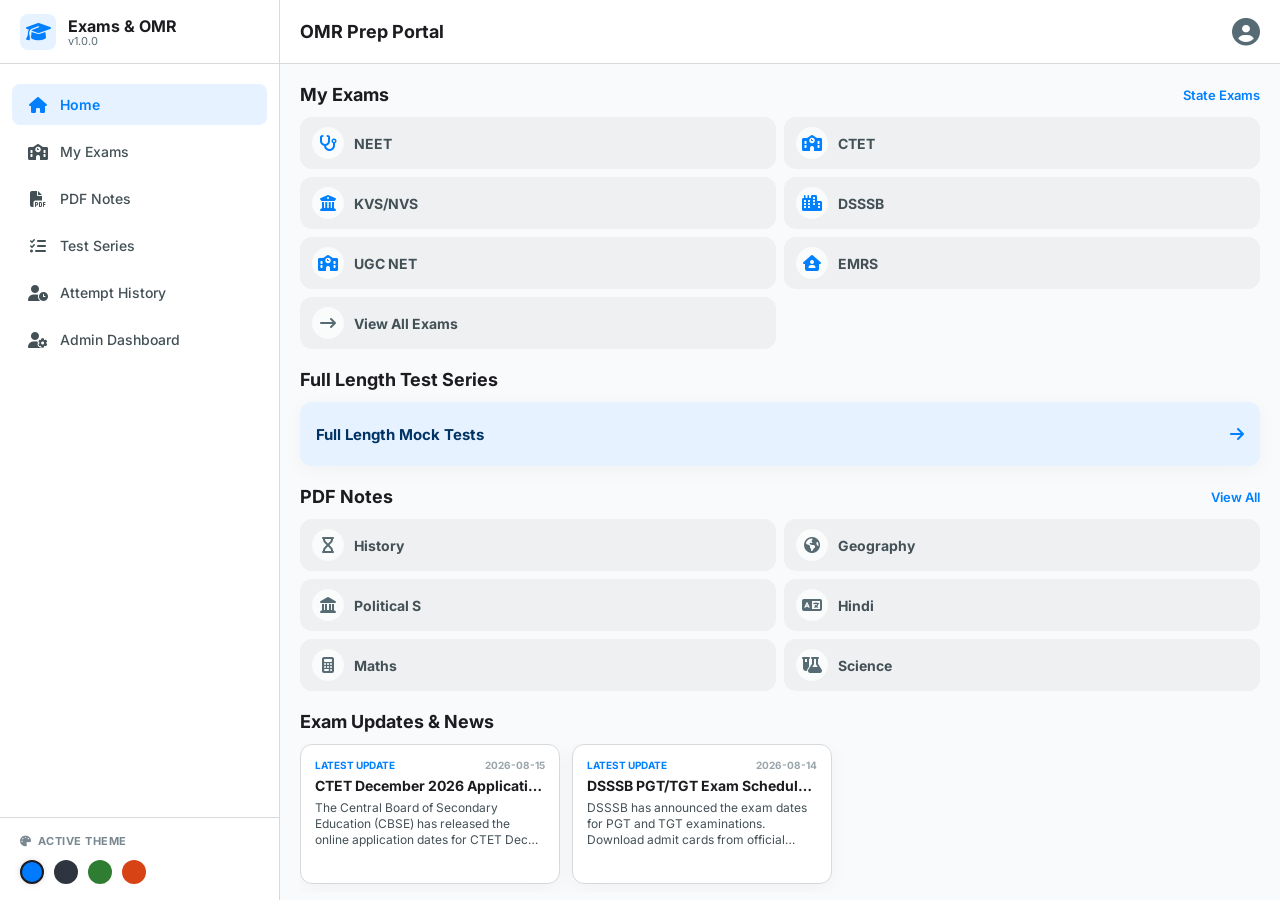
==== commit 2aa356b4: "OMR Image Upload: Add CAMERA and INTERNET permissions to AndroidManifest; integrate Gallery Photo Pi" ====
--- a/web/index.html
+++ b/web/index.html
@@ -292,7 +292,11 @@
                         </div>
                     </div>
 
-                    <button id="start-scan-btn" class="primary-action-btn" style="margin-top: 16px;"><i class="fa-solid fa-camera"></i> Open OMR Camera Scanner</button>
+                    <div style="display: flex; gap: 12px; margin-top: 16px; width: 100%;">
+                        <button id="start-scan-btn" class="primary-action-btn" style="flex: 1; margin: 0;"><i class="fa-solid fa-camera"></i> Open Camera Scanner</button>
+                        <button id="upload-scan-btn" class="secondary-action-btn" style="flex: 1; margin: 0; background-color: transparent; border: 1.5px solid var(--outline); color: var(--primary); font-weight: 700; display: flex; align-items: center; justify-content: center; gap: 6px; cursor: pointer;"><i class="fa-solid fa-upload"></i> Upload OMR Image</button>
+                    </div>
+                    <input type="file" id="omr-file-input" accept="image/*" style="display: none;" />
                 </section>
 
                 <!-- 8. Live OMR Scanner Screen (Camera Access) -->
--- a/web/style.css
+++ b/web/style.css
@@ -327,10 +327,11 @@
 
 .app-screen {
     display: none;
-    padding: 20px;
+    padding: 20px 20px 80px 20px;
     flex-direction: column;
     gap: 20px;
     min-height: 100%;
+    box-sizing: border-box;
 }
 
 .app-screen.active {
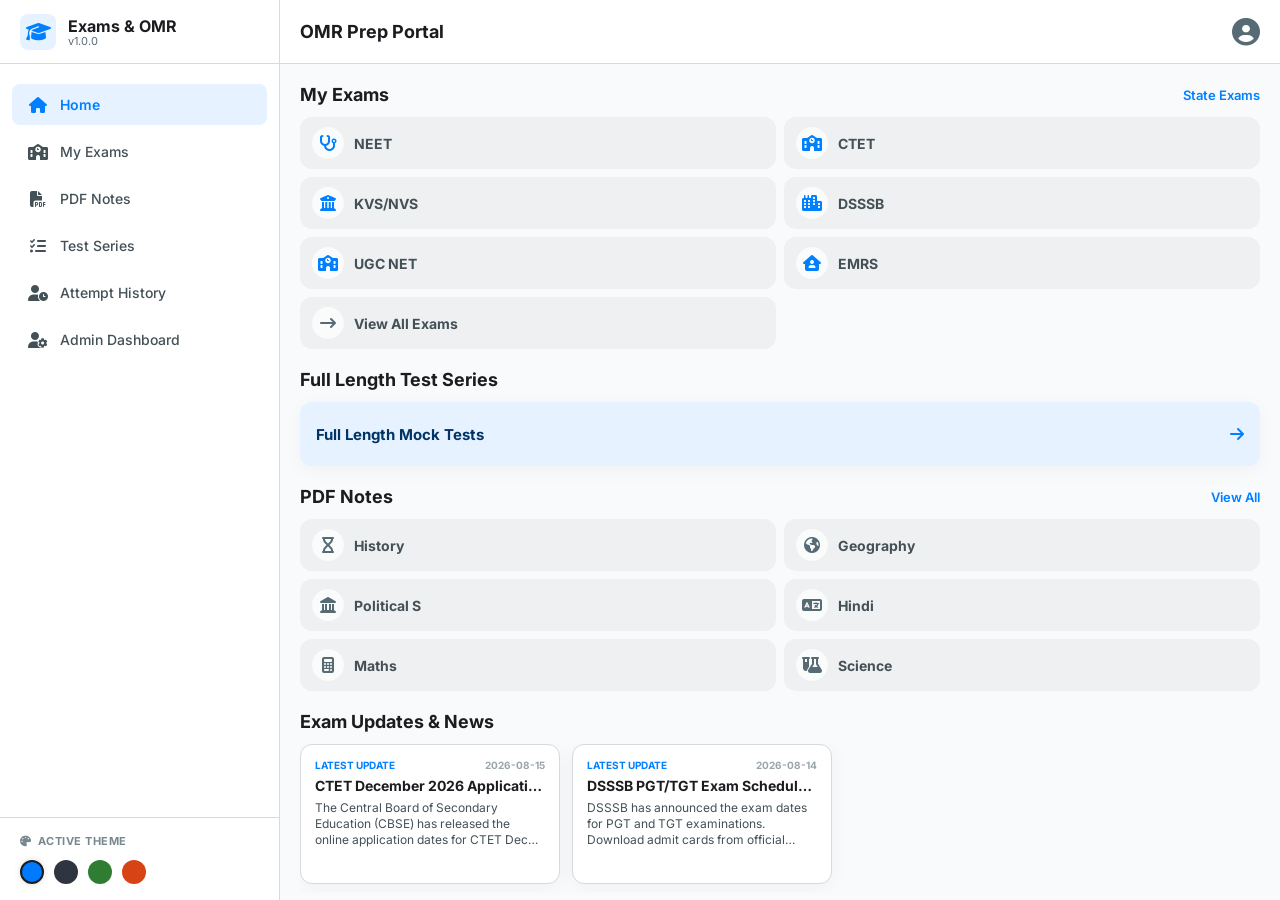
==== commit 8cb18f5a: "Fix overlay aspect ratio scaling: Set object-fit contain on both webcam video element and canvas ove" ====
--- a/web/index.html
+++ b/web/index.html
@@ -310,6 +310,7 @@
                     <div class="camera-viewport-container">
                         <!-- Real Camera Feed -->
                         <video id="webcam-feed" autoplay playsinline muted></video>
+                        <canvas id="scanner-canvas" style="position: absolute; top: 0; left: 0; width: 100%; height: 100%; object-fit: contain; pointer-events: none; z-index: 15;"></canvas>
                         
                         <!-- Grid Scanner Overlay -->
                         <div id="scanner-overlay" class="scanner-overlay">
@@ -423,6 +424,14 @@
                         <div class="breakdown-row">
                             <span><i class="fa-solid fa-circle-exclamation text-warning"></i> Double Marked (Smudge)</span>
                             <strong id="result-double-count" class="text-warning">0</strong>
+                        </div>
+                    </div>
+                    
+                    <!-- Scanned OMR Sheet Preview Section (Only shown for OMR attempts) -->
+                    <div id="result-omr-preview-card" class="score-breakdown-card" style="display: none; margin-top: 16px; text-align: center;">
+                        <h4 style="margin: 0 0 12px 0; text-align: left;"><i class="fa-solid fa-image"></i> Scanned OMR Sheet Preview</h4>
+                        <div style="border: 1.5px solid var(--outline); border-radius: 8px; overflow: hidden; background-color: #000; display: inline-block; max-width: 100%;">
+                            <img id="result-omr-preview-img" style="max-width: 100%; height: auto; display: block;" />
                         </div>
                     </div>
                     
--- a/web/style.css
+++ b/web/style.css
@@ -1369,7 +1369,7 @@
 #webcam-feed {
     width: 100%;
     height: 100%;
-    object-fit: cover;
+    object-fit: contain;
 }
 
 .scanner-overlay {
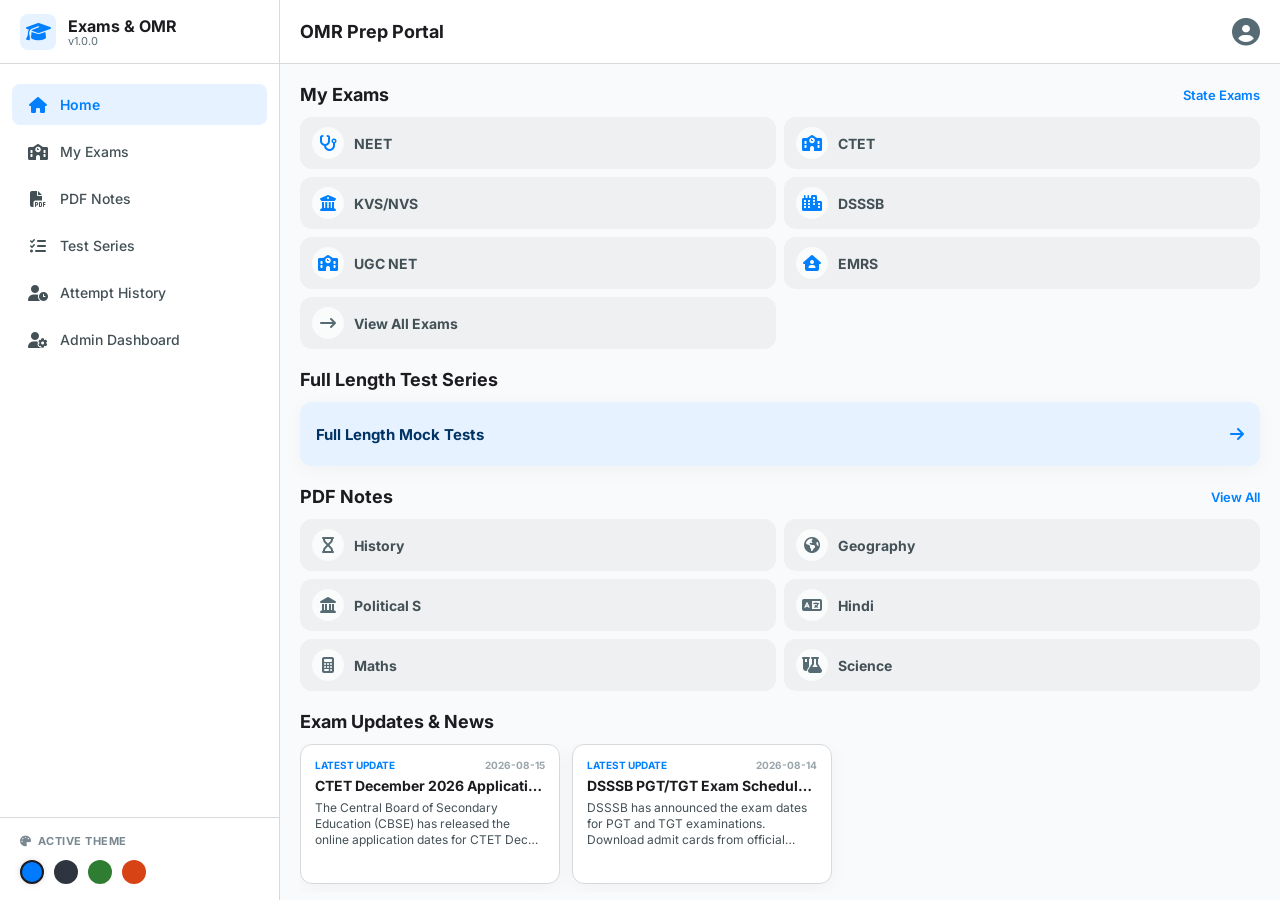
==== commit de10ab9e: "Implement Option B hierarchical and combinable classwise/subjectwise notes and mock test filters for" ====
--- a/web/index.html
+++ b/web/index.html
@@ -132,6 +132,8 @@
                         <button class="icon-back-btn" id="exam-details-back-btn"><i class="fa-solid fa-arrow-left"></i></button>
                         <h2 id="exam-details-title">Exam Details</h2>
                     </div>
+                    <!-- Top-level filters (dynamic) -->
+                    <div id="exam-details-filters-container" style="margin: 12px 0 8px 0; display: flex; flex-direction: column; gap: 8px;"></div>
                     
                     <!-- Tab options bar -->
                     <div class="exam-sub-tabs" style="display: flex; background-color: var(--surface-variant); border-radius: 8px; padding: 4px; border: 1px solid var(--outline);">
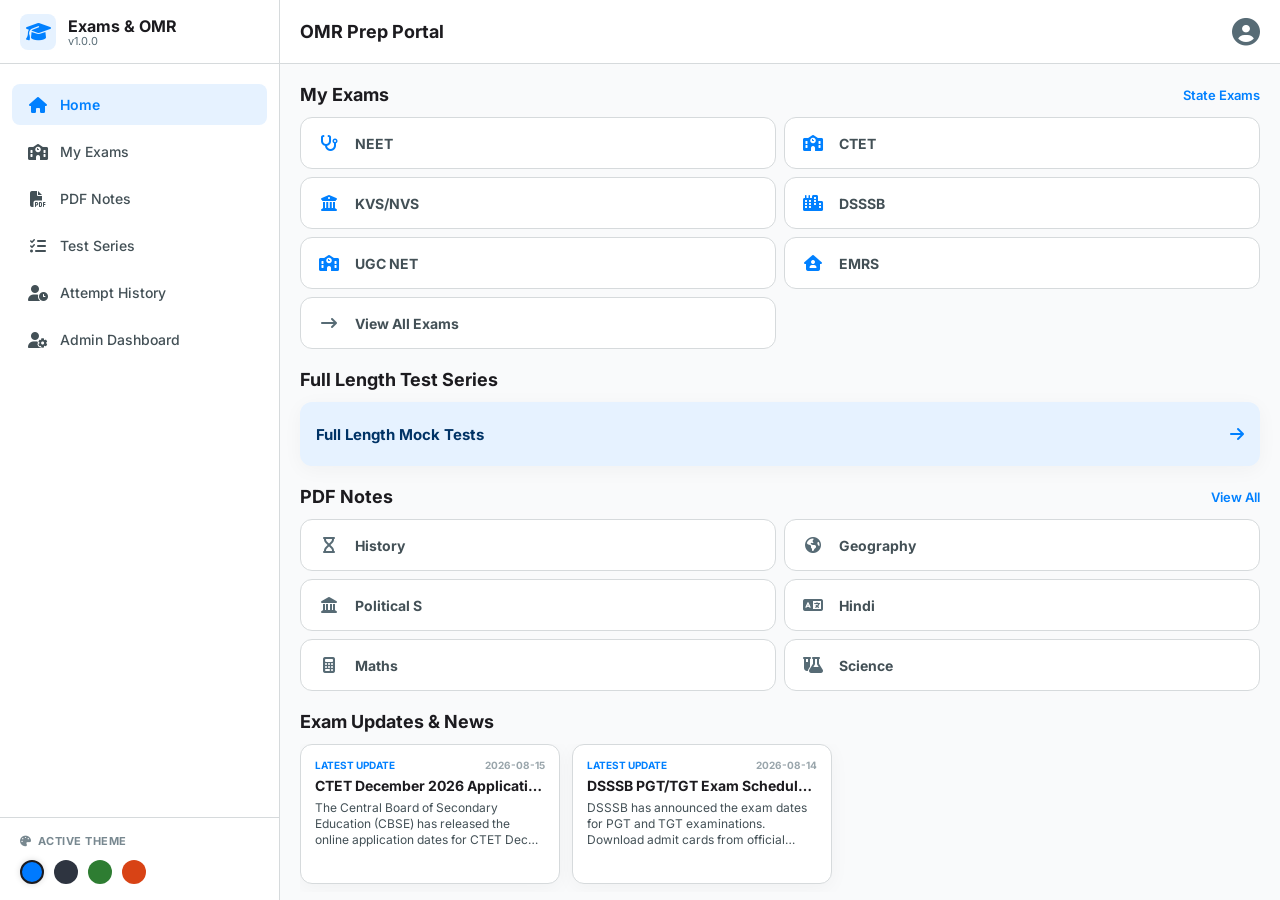
==== commit 3ff32519: "Optimize details UI space: implement sticky filters header, select subject dropdowns, remove All Pap" ====
--- a/web/index.html
+++ b/web/index.html
@@ -127,39 +127,46 @@
                 </section>
 
                 <!-- Exam Details Screen with tabs: Mock Tests, Notes, PYQs -->
-                <section id="screen-exam-details" class="app-screen">
-                    <div class="screen-header">
-                        <button class="icon-back-btn" id="exam-details-back-btn"><i class="fa-solid fa-arrow-left"></i></button>
-                        <h2 id="exam-details-title">Exam Details</h2>
-                    </div>
-                    <!-- Top-level filters (dynamic) -->
-                    <div id="exam-details-filters-container" style="margin: 12px 0 8px 0; display: flex; flex-direction: column; gap: 8px;"></div>
-                    
-                    <!-- Tab options bar -->
-                    <div class="exam-sub-tabs" style="display: flex; background-color: var(--surface-variant); border-radius: 8px; padding: 4px; border: 1px solid var(--outline);">
-                        <button class="exam-sub-tab active" data-tab="mocks" style="flex: 1; padding: 10px; border: none; background-color: var(--surface); color: var(--primary); font-weight: 700; border-radius: 6px; cursor: pointer; font-size: 13px; transition: all 0.2s;">Mock Tests</button>
-                        <button class="exam-sub-tab" data-tab="notes" style="flex: 1; padding: 10px; border: none; background: none; font-weight: 700; border-radius: 6px; cursor: pointer; color: var(--on-surface-variant); font-size: 13px; transition: all 0.2s;">Notes</button>
-                        <button class="exam-sub-tab" data-tab="pyqs" style="flex: 1; padding: 10px; border: none; background: none; font-weight: 700; border-radius: 6px; cursor: pointer; color: var(--on-surface-variant); font-size: 13px; transition: all 0.2s;">PYQs</button>
-                    </div>
-
-                    <!-- Mock Tests List Section -->
-                    <div id="exam-tab-mocks" class="exam-tab-content">
-                        <div class="tests-list" id="exam-details-mocks-list" style="display: flex; flex-direction: column; gap: 12px; margin-top: 10px;">
-                            <!-- Injected dynamically -->
-                        </div>
-                    </div>
-
-                    <!-- Notes List Section -->
-                    <div id="exam-tab-notes" class="exam-tab-content" style="display: none;">
-                        <div class="notes-list" id="exam-details-notes-list" style="display: flex; flex-direction: column; gap: 12px; margin-top: 10px;">
-                            <!-- Injected dynamically -->
-                        </div>
-                    </div>
-
-                    <!-- PYQs List Section -->
-                    <div id="exam-tab-pyqs" class="exam-tab-content" style="display: none;">
-                        <div class="tests-list" id="exam-details-pyqs-list" style="display: flex; flex-direction: column; gap: 12px; margin-top: 10px;">
-                            <!-- Injected dynamically -->
+                <section id="screen-exam-details" class="app-screen" style="display: flex; flex-direction: column; height: 100%; max-height: 100%; overflow: hidden; padding: 0 16px;">
+                    <!-- Sticky Header & Filter Area -->
+                    <div class="sticky-details-header" style="position: sticky; top: 0; background-color: var(--background); z-index: 10; padding: 12px 0 6px 0; border-bottom: 1px solid var(--outline); display: flex; flex-direction: column; gap: 8px; flex-shrink: 0;">
+                        <div class="screen-header" style="margin-bottom: 0; padding-bottom: 0; border-bottom: none; gap: 12px;">
+                            <button class="icon-back-btn" id="exam-details-back-btn" style="width: 32px; height: 32px;"><i class="fa-solid fa-arrow-left" style="font-size: 12px;"></i></button>
+                            <h2 id="exam-details-title" style="font-size: 14px; font-weight: 800;">Exam Details</h2>
+                        </div>
+                        
+                        <!-- Top-level filters (dynamic) -->
+                        <div id="exam-details-filters-container" style="margin: 0;"></div>
+                        
+                        <!-- Tab options bar -->
+                        <div class="exam-sub-tabs" style="margin-bottom: 0; padding: 2px;">
+                            <button class="exam-sub-tab active" data-tab="mocks" style="padding: 6px; font-size: 12px;">Mock Tests</button>
+                            <button class="exam-sub-tab" data-tab="notes" style="padding: 6px; font-size: 12px;">Notes</button>
+                            <button class="exam-sub-tab" data-tab="pyqs" style="padding: 6px; font-size: 12px;">PYQs</button>
+                        </div>
+                    </div>
+
+                    <!-- Scrollable content area -->
+                    <div class="scrollable-details-content" style="flex: 1; overflow-y: auto; padding: 8px 0; margin-bottom: 8px;">
+                        <!-- Mock Tests List Section -->
+                        <div id="exam-tab-mocks" class="exam-tab-content">
+                            <div class="tests-list" id="exam-details-mocks-list" style="display: flex; flex-direction: column; gap: 8px;">
+                                <!-- Injected dynamically -->
+                            </div>
+                        </div>
+
+                        <!-- Notes List Section -->
+                        <div id="exam-tab-notes" class="exam-tab-content" style="display: none;">
+                            <div class="notes-list" id="exam-details-notes-list" style="display: flex; flex-direction: column; gap: 8px;">
+                                <!-- Injected dynamically -->
+                            </div>
+                        </div>
+
+                        <!-- PYQs List Section -->
+                        <div id="exam-tab-pyqs" class="exam-tab-content" style="display: none;">
+                            <div class="tests-list" id="exam-details-pyqs-list" style="display: flex; flex-direction: column; gap: 8px;">
+                                <!-- Injected dynamically -->
+                            </div>
                         </div>
                     </div>
                 </section>
--- a/web/style.css
+++ b/web/style.css
@@ -658,19 +658,22 @@
     align-items: center;
     height: 52px;
     padding: 6px 12px;
-    background-color: var(--surface-variant);
+    background-color: var(--surface);
+    border: 1px solid var(--outline);
     border-radius: var(--border-radius-md);
     gap: 10px;
     cursor: pointer;
-    transition: background-color 0.2s, transform 0.1s;
+    transition: all 0.2s ease;
 }
 
 .compact-rect-item:hover {
-    background-color: var(--outline);
+    background-color: var(--primary-container);
+    border-color: var(--primary);
+    transform: translateY(-1px);
 }
 
 .compact-rect-item:active {
-    transform: scale(0.99);
+    transform: scale(0.98);
 }
 
 .rect-icon-box {
@@ -2835,3 +2838,289 @@
     rx: 4;
 }
 
+/* -------------------------------------------------------------
+   Modern Component UI Styles & Fixes
+   ------------------------------------------------------------- */
+
+/* Screen Header Alignment */
+.screen-header {
+    display: flex;
+    align-items: center;
+    gap: 16px;
+    margin-bottom: 20px;
+    padding-bottom: 12px;
+    border-bottom: 1px solid var(--outline);
+}
+
+.screen-header h2 {
+    font-size: 18px;
+    font-weight: 700;
+    color: var(--on-surface);
+    margin: 0;
+    line-height: 1.2;
+}
+
+/* Circular Icon Back Button */
+.icon-back-btn {
+    background-color: var(--surface-variant);
+    color: var(--on-surface-variant);
+    border: none;
+    border-radius: 50%;
+    width: 38px;
+    height: 38px;
+    display: flex;
+    align-items: center;
+    justify-content: center;
+    cursor: pointer;
+    transition: all 0.2s ease;
+    flex-shrink: 0;
+}
+
+.icon-back-btn:hover {
+    background-color: var(--primary-container);
+    color: var(--primary);
+    transform: translateX(-2px);
+}
+
+.icon-back-btn i {
+    font-size: 14px;
+}
+
+/* Filter Component Card & Title */
+.filter-section-card {
+    background-color: var(--surface-variant);
+    border: 1px solid var(--outline);
+    border-radius: var(--border-radius-md);
+    padding: 16px;
+    margin-bottom: 16px;
+}
+
+.filter-section-title {
+    font-size: 11px;
+    font-weight: 800;
+    color: var(--primary);
+    text-transform: uppercase;
+    letter-spacing: 0.8px;
+    display: block;
+    margin-bottom: 10px;
+    text-align: left;
+}
+
+/* Filter Pills Container */
+.filter-pills-row {
+    display: flex;
+    gap: 8px;
+    flex-wrap: wrap;
+    padding-bottom: 2px;
+}
+
+/* Rounded Theme Chips */
+.filter-chip-pill {
+    padding: 6px 14px;
+    border-radius: 20px;
+    border: 1px solid var(--outline);
+    background-color: var(--surface);
+    color: var(--on-surface);
+    font-size: 12px;
+    font-weight: 600;
+    cursor: pointer;
+    transition: all 0.2s ease;
+    white-space: nowrap;
+}
+
+.filter-chip-pill:hover {
+    border-color: var(--primary);
+    background-color: var(--primary-container);
+    color: var(--primary);
+}
+
+.filter-chip-pill.active {
+    background-color: var(--primary);
+    color: var(--surface);
+    border-color: var(--primary);
+}
+
+/* Segmented Sub Tabs Bar */
+.exam-sub-tabs {
+    display: flex;
+    background-color: var(--surface-variant);
+    border-radius: var(--border-radius-sm);
+    padding: 4px;
+    border: 1px solid var(--outline);
+    margin-bottom: 16px;
+}
+
+.exam-sub-tab {
+    flex: 1;
+    padding: 10px;
+    border: none;
+    background: none;
+    font-size: 13px;
+    font-weight: 700;
+    border-radius: 6px;
+    cursor: pointer;
+    color: var(--on-surface-variant);
+    transition: all 0.2s ease;
+    text-align: center;
+}
+
+.exam-sub-tab:hover {
+    color: var(--primary);
+}
+
+.exam-sub-tab.active {
+    background-color: var(--surface);
+    color: var(--primary);
+    box-shadow: var(--card-shadow);
+}
+
+/* Empty State Container */
+.empty-state-container {
+    display: flex;
+    flex-direction: column;
+    align-items: center;
+    justify-content: center;
+    padding: 36px 20px;
+    text-align: center;
+    background-color: var(--surface);
+    border-radius: var(--border-radius-md);
+    border: 1px dashed var(--outline);
+    margin-top: 10px;
+}
+
+.empty-state-container i {
+    font-size: 28px;
+    color: var(--secondary);
+    margin-bottom: 12px;
+    opacity: 0.6;
+}
+
+.empty-state-container p {
+    font-size: 13px;
+    color: var(--on-surface-variant);
+    margin: 0;
+    font-weight: 600;
+}
+
+/* Collapsible Classwise NCERT Cards */
+.class-notes-card {
+    display: flex;
+    flex-direction: column;
+    background-color: var(--surface);
+    border: 1px solid var(--outline);
+    border-radius: var(--border-radius-md);
+    padding: 16px;
+    margin-bottom: 12px;
+    cursor: pointer;
+    transition: all 0.2s ease;
+}
+
+.class-notes-card:hover {
+    border-color: var(--primary);
+    box-shadow: var(--card-shadow);
+}
+
+.class-notes-card.expanded {
+    background-color: var(--primary-container);
+    border-color: var(--primary);
+}
+
+.class-notes-header {
+    display: flex;
+    justify-content: space-between;
+    align-items: center;
+    width: 100%;
+}
+
+.class-notes-title-box {
+    display: flex;
+    align-items: center;
+    gap: 12px;
+}
+
+.class-notes-title-box i {
+    font-size: 18px;
+    color: var(--primary);
+}
+
+.class-notes-title-box h4 {
+    margin: 0;
+    font-size: 14px;
+    font-weight: 700;
+    color: var(--on-surface);
+}
+
+.class-notes-title-box span {
+    font-size: 11px;
+    color: var(--on-surface-variant);
+    opacity: 0.8;
+}
+
+.class-notes-subject-group {
+    margin-top: 12px;
+    display: flex;
+    flex-direction: column;
+    gap: 8px;
+}
+
+.subject-label-tag {
+    font-size: 10px;
+    font-weight: 800;
+    color: var(--primary);
+    text-transform: uppercase;
+    letter-spacing: 0.5px;
+    margin-top: 6px;
+    text-align: left;
+}
+
+.note-item-row {
+    display: flex;
+    justify-content: space-between;
+    align-items: center;
+    background-color: var(--surface);
+    padding: 10px 12px;
+    border-radius: var(--border-radius-sm);
+    border: 1px solid var(--outline);
+    transition: all 0.2s ease;
+}
+
+.note-item-row:hover {
+    border-color: var(--primary);
+}
+
+/* Card Hover Animations & Shadows */
+.individual-test-card:hover, .note-item-card:hover {
+    border-color: var(--primary);
+    box-shadow: var(--hover-shadow);
+    transform: translateY(-2px);
+}
+.individual-test-card, .note-item-card {
+    transition: all 0.2s ease;
+}
+
+/* Filter Select Dropdown */
+.filter-select-dropdown {
+    padding: 6px 14px;
+    border-radius: 20px;
+    border: 1px solid var(--outline);
+    background-color: var(--surface);
+    color: var(--on-surface);
+    font-size: 12px;
+    font-weight: 600;
+    cursor: pointer;
+    transition: all 0.2s ease;
+    outline: none;
+}
+
+.filter-select-dropdown:hover {
+    border-color: var(--primary);
+    background-color: var(--primary-container);
+    color: var(--primary);
+}
+
+.filter-select-dropdown:focus {
+    border-color: var(--primary);
+    box-shadow: 0 0 0 2px var(--primary-container);
+}
+
+
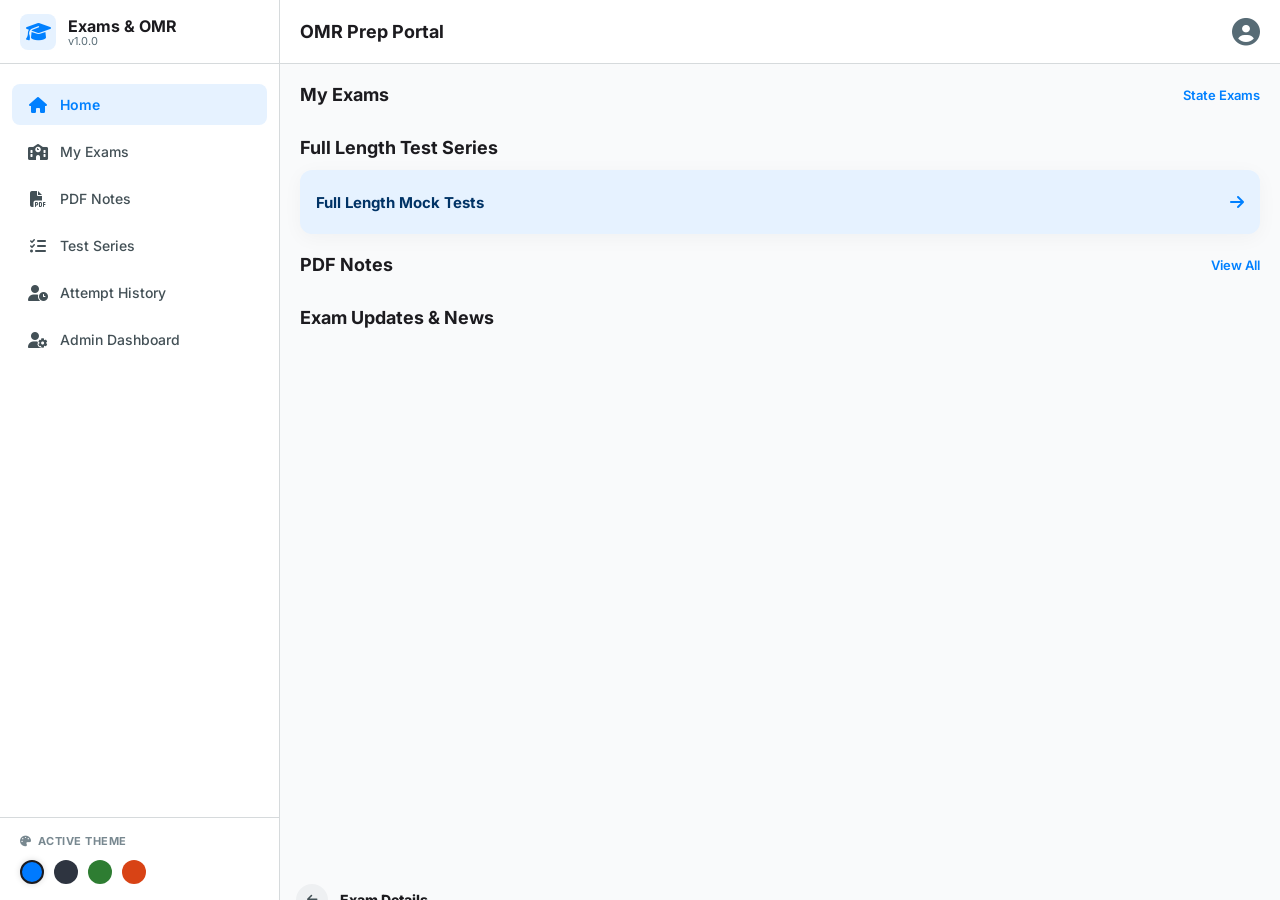
==== commit 81885fc7: "Implement dropdown filters for Notes (Classes and Subjects dropdowns), minimize vertical spacing abo" ====
--- a/web/index.html
+++ b/web/index.html
@@ -129,7 +129,7 @@
                 <!-- Exam Details Screen with tabs: Mock Tests, Notes, PYQs -->
                 <section id="screen-exam-details" class="app-screen" style="display: flex; flex-direction: column; height: 100%; max-height: 100%; overflow: hidden; padding: 0 16px;">
                     <!-- Sticky Header & Filter Area -->
-                    <div class="sticky-details-header" style="position: sticky; top: 0; background-color: var(--background); z-index: 10; padding: 12px 0 6px 0; border-bottom: 1px solid var(--outline); display: flex; flex-direction: column; gap: 8px; flex-shrink: 0;">
+                    <div class="sticky-details-header" style="position: sticky; top: 0; background-color: var(--background); z-index: 10; padding: 4px 0 4px 0; border-bottom: 1px solid var(--outline); display: flex; flex-direction: column; gap: 4px; flex-shrink: 0;">
                         <div class="screen-header" style="margin-bottom: 0; padding-bottom: 0; border-bottom: none; gap: 12px;">
                             <button class="icon-back-btn" id="exam-details-back-btn" style="width: 32px; height: 32px;"><i class="fa-solid fa-arrow-left" style="font-size: 12px;"></i></button>
                             <h2 id="exam-details-title" style="font-size: 14px; font-weight: 800;">Exam Details</h2>
@@ -147,7 +147,7 @@
                     </div>
 
                     <!-- Scrollable content area -->
-                    <div class="scrollable-details-content" style="flex: 1; overflow-y: auto; padding: 8px 0; margin-bottom: 8px;">
+                    <div class="scrollable-details-content" style="flex: 1; overflow-y: auto; padding: 2px 0 8px 0; margin-bottom: 8px;">
                         <!-- Mock Tests List Section -->
                         <div id="exam-tab-mocks" class="exam-tab-content">
                             <div class="tests-list" id="exam-details-mocks-list" style="display: flex; flex-direction: column; gap: 8px;">
